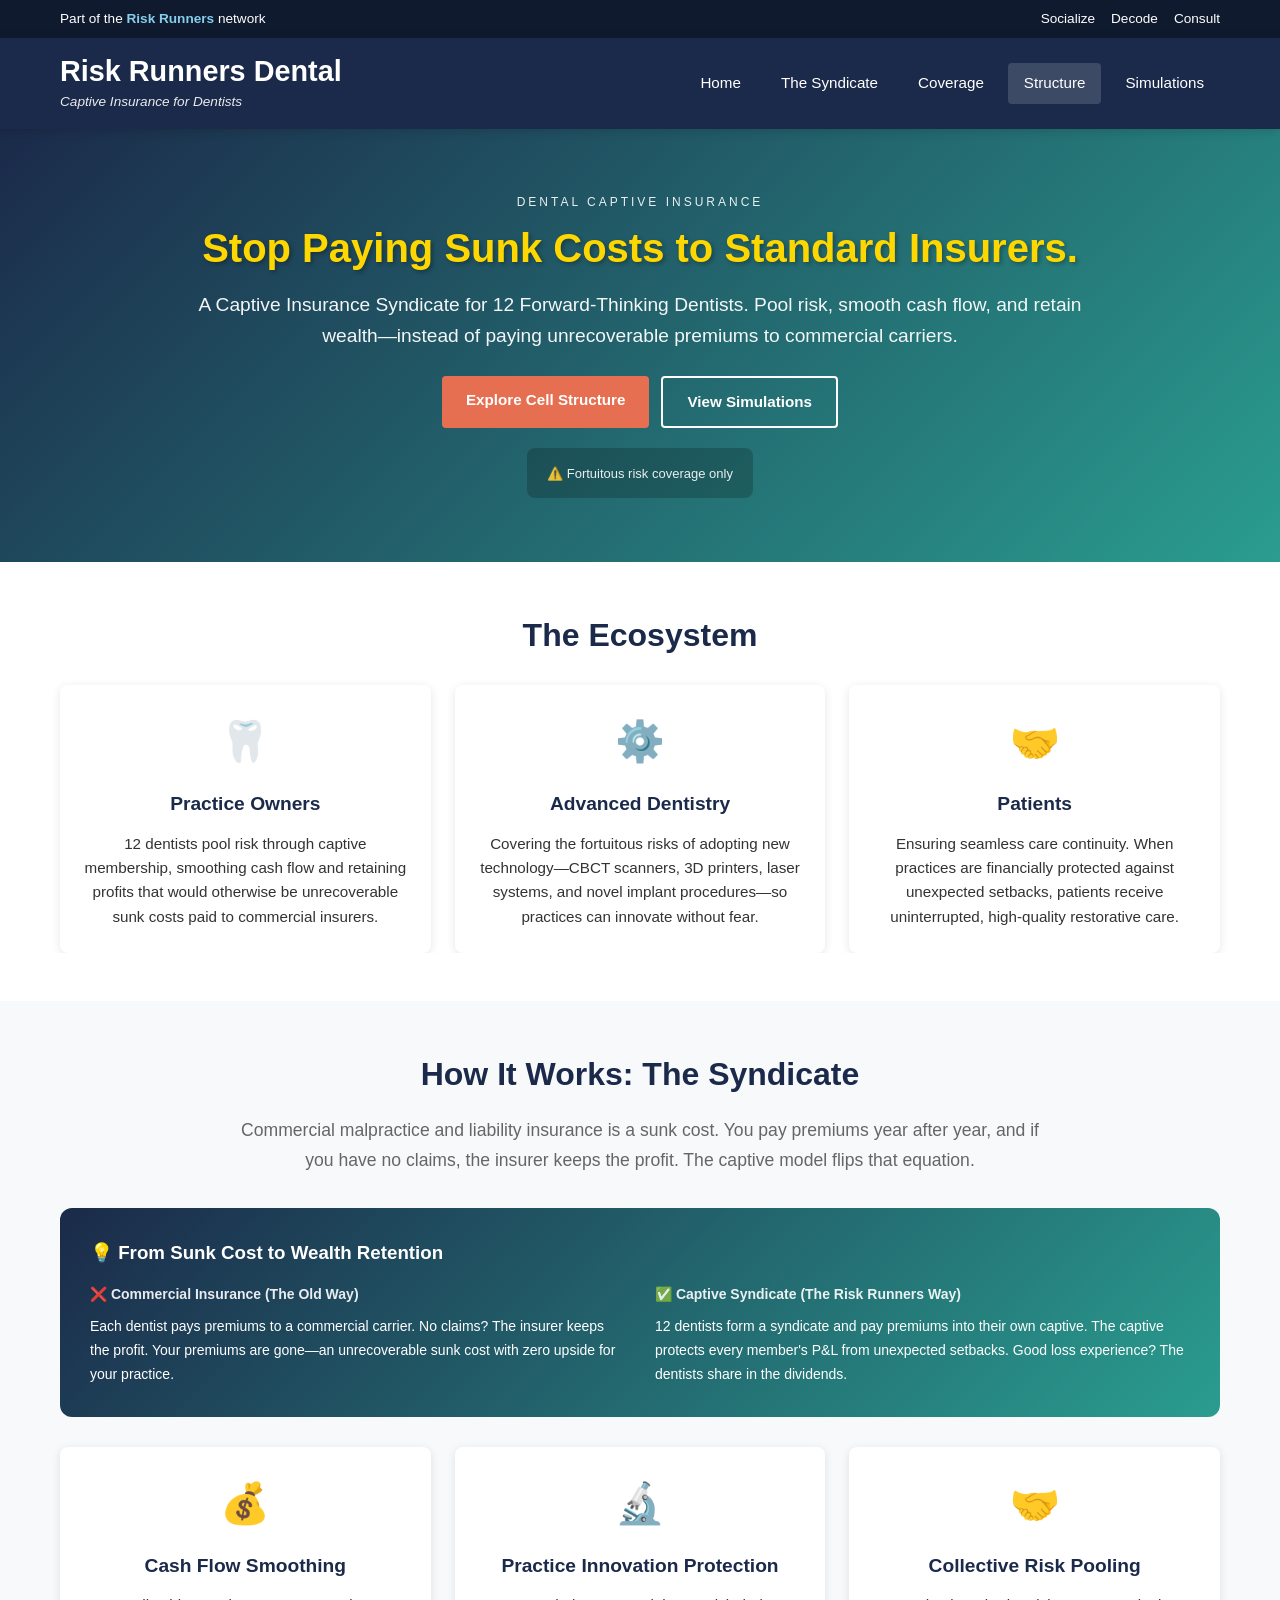
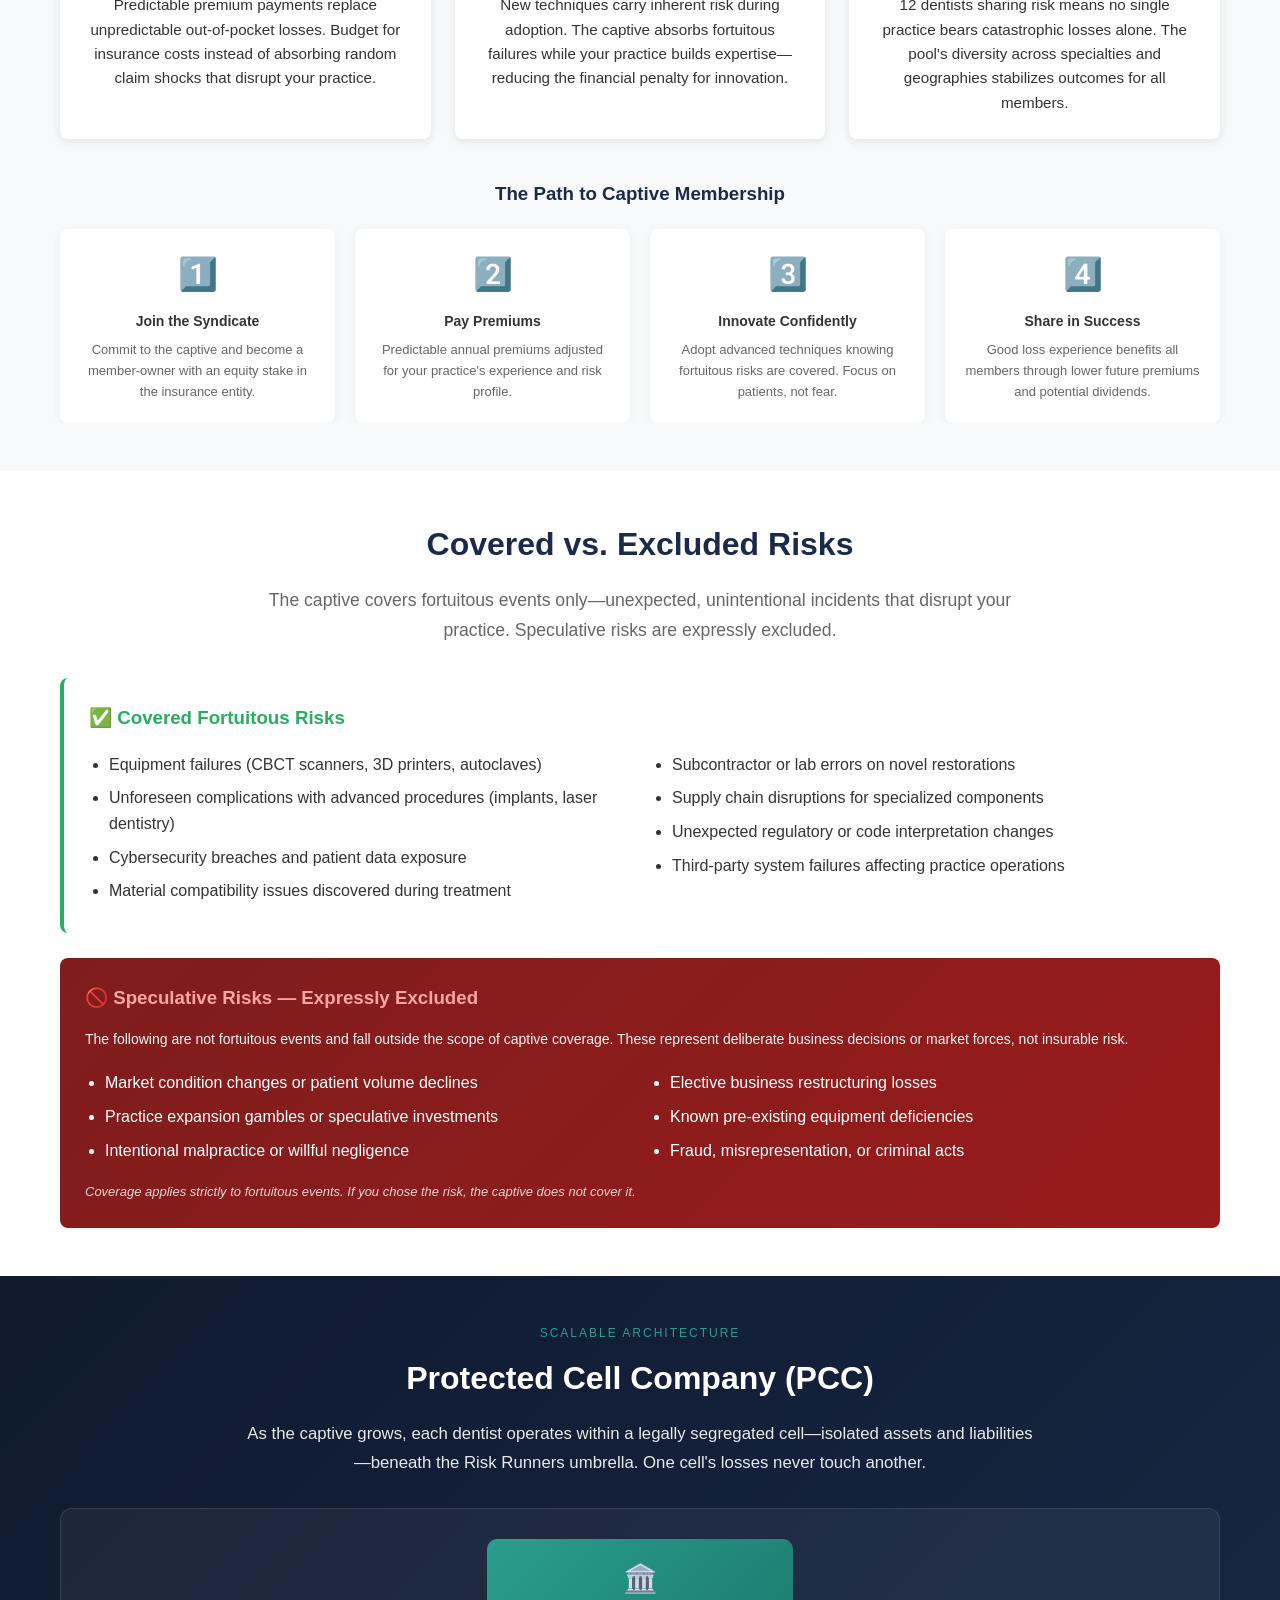
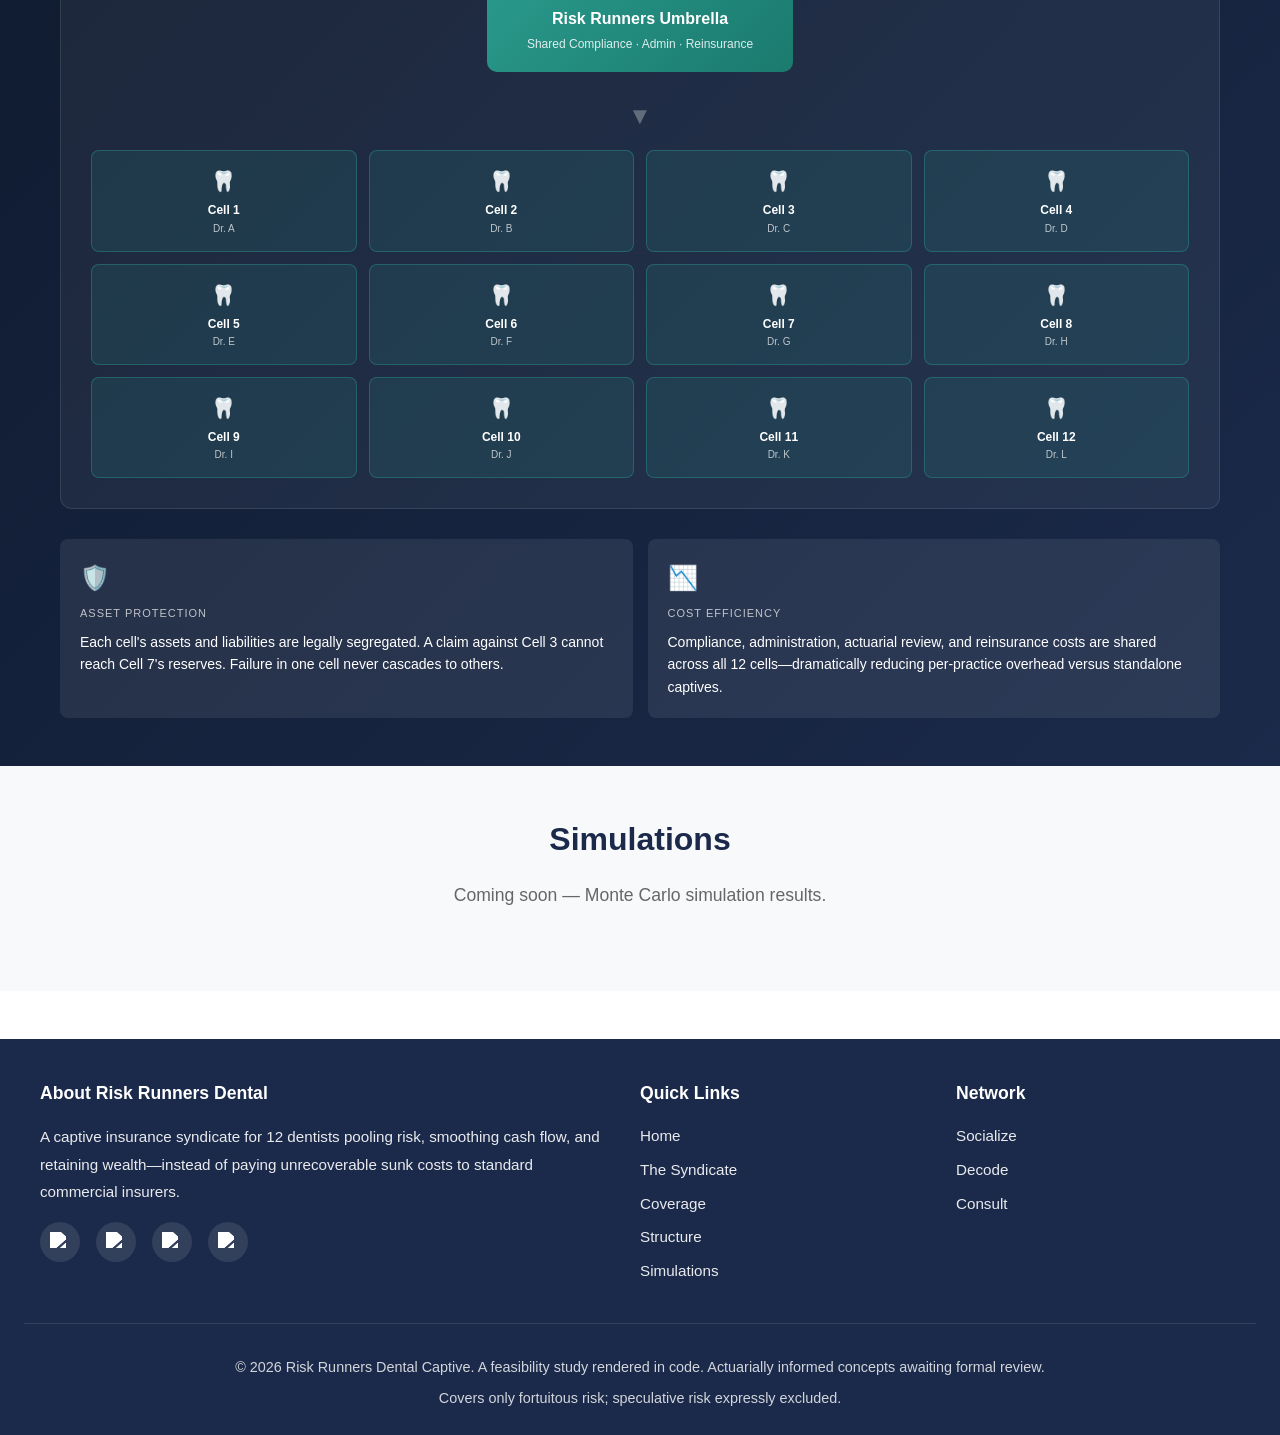
==== docs/index.html @ f95505a6 "Add dental captive site: layout, nav, hero, ecosystem, syndicate, coverage, PCC structure, footer, a" ====
<!DOCTYPE html>
<html lang="en">
<head>
    <meta charset="UTF-8">
    <meta name="viewport" content="width=device-width, initial-scale=1.0">
    <meta http-equiv="Cache-Control" content="no-cache, no-store, must-revalidate">
    <meta http-equiv="Pragma" content="no-cache">
    <meta http-equiv="Expires" content="0">
    <title>Risk Runners Dental Captive | Captive Insurance for Dentists</title>

    <!-- Favicon and Apple Touch Icons -->
    <link rel="icon" type="image/png" href="assets/dental-captive-logo.png">
    <link rel="apple-touch-icon" href="assets/dental-captive-logo.png">
    <link rel="apple-touch-icon" sizes="152x152" href="assets/dental-captive-logo.png">
    <link rel="apple-touch-icon" sizes="180x180" href="assets/dental-captive-logo.png">
    <link rel="apple-touch-icon" sizes="167x167" href="assets/dental-captive-logo.png">

    <!-- Open Graph Meta Tags -->
    <meta property="og:title" content="Risk Runners Dental Captive">
    <meta property="og:description" content="A captive insurance syndicate for 12 forward-thinking dentists. Pool risk, smooth cash flow, and retain wealth through collective captive ownership.">
    <meta property="og:image" content="https://dental.riskrunners.com/assets/dental-captive-logo.png">
    <meta property="og:image:width" content="1200">
    <meta property="og:image:height" content="630">
    <meta property="og:url" content="https://dental.riskrunners.com/">
    <meta property="og:type" content="website">
    <meta property="og:site_name" content="Risk Runners Dental Captive">

    <!-- Twitter Card Meta Tags -->
    <meta name="twitter:card" content="summary_large_image">
    <meta name="twitter:title" content="Risk Runners Dental Captive">
    <meta name="twitter:description" content="A captive insurance syndicate for 12 forward-thinking dentists. Pool risk, smooth cash flow, and retain wealth.">
    <meta name="twitter:image" content="https://dental.riskrunners.com/assets/dental-captive-logo.png">

    <link rel="stylesheet" href="assets/style.css">
</head>
<body>
    <!-- Top Brand Bar -->
    <div class="brand-bar">
        <div class="container">
            <div>Part of the <a href="https://www.riskrunners.com" target="_blank"><strong>Risk Runners</strong></a> network</div>
            <div class="brand-links">
                <a href="https://jefferson.cloud" target="_blank">Socialize</a>
                <a href="https://richards.systems" target="_blank">Decode</a>
                <a href="https://richards.plus" target="_blank">Consult</a>
            </div>
        </div>
    </div>

    <header>
        <nav>
            <div class="logo">
                <h1><a href="index.html">Risk Runners Dental</a></h1>
                <p class="tagline">Captive Insurance for Dentists</p>
            </div>
            <button class="hamburger" aria-label="Toggle navigation menu" aria-expanded="false">
                <span></span>
                <span></span>
                <span></span>
            </button>
            <ul class="nav-links">
                <li><a href="index.html" class="active">Home</a></li>
                <li><a href="#syndicate">The Syndicate</a></li>
                <li><a href="#coverage">Coverage</a></li>
                <li><a href="#structure">Structure</a></li>
                <li><a href="#simulations">Simulations</a></li>
            </ul>
        </nav>
    </header>

    <main>
        <!-- Hero Section -->
        <section class="hero">
            <div class="hero-content">
                <div style="font-size: 12px; text-transform: uppercase; letter-spacing: 3px; margin-bottom: 10px; opacity: 0.9;">Dental Captive Insurance</div>
                <h2>Stop Paying Sunk Costs to Standard Insurers.</h2>
                <p class="lead">A Captive Insurance Syndicate for 12 Forward-Thinking Dentists. Pool risk, smooth cash flow, and retain wealth—instead of paying unrecoverable premiums to commercial carriers.</p>
                <div class="cta-buttons">
                    <a href="#structure" class="btn btn-primary">Explore Cell Structure</a>
                    <a href="#simulations" class="btn btn-secondary">View Simulations</a>
                </div>
                <div style="margin-top: 20px; padding: 12px 20px; background: rgba(0,0,0,0.2); border-radius: 8px; display: inline-block;">
                    <span style="font-size: 13px; opacity: 0.9;">⚠️ Fortuitous risk coverage only</span>
                </div>
            </div>
        </section>

        <!-- The Ecosystem -->
        <section class="overview">
            <div class="container">
                <h2>The Ecosystem</h2>
                <div class="grid-3">
                    <div class="card">
                        <div class="card-icon">🦷</div>
                        <h3>Practice Owners</h3>
                        <p>12 dentists pool risk through captive membership, smoothing cash flow and retaining profits that would otherwise be unrecoverable sunk costs paid to commercial insurers.</p>
                    </div>
                    <div class="card">
                        <div class="card-icon">⚙️</div>
                        <h3>Advanced Dentistry</h3>
                        <p>Covering the fortuitous risks of adopting new technology—CBCT scanners, 3D printers, laser systems, and novel implant procedures—so practices can innovate without fear.</p>
                    </div>
                    <div class="card">
                        <div class="card-icon">🤝</div>
                        <h3>Patients</h3>
                        <p>Ensuring seamless care continuity. When practices are financially protected against unexpected setbacks, patients receive uninterrupted, high-quality restorative care.</p>
                    </div>
                </div>
            </div>
        </section>

        <!-- How It Works / The Syndicate Analogy -->
        <section id="syndicate" class="overview" style="background: #f8f9fa;">
            <div class="container">
                <h2>How It Works: The Syndicate</h2>
                <p class="section-intro">Commercial malpractice and liability insurance is a sunk cost. You pay premiums year after year, and if you have no claims, the insurer keeps the profit. The captive model flips that equation.</p>

                <!-- Analogy Comparison -->
                <div style="background: linear-gradient(135deg, #1B2A4A 0%, #2A9D8F 100%); color: white; padding: 30px; border-radius: 12px; margin: 30px 0;">
                    <h3 style="color: white; margin-bottom: 15px;">💡 From Sunk Cost to Wealth Retention</h3>
                    <div style="display: grid; grid-template-columns: 1fr 1fr; gap: 30px;">
                        <div>
                            <h4 style="color: rgba(255,255,255,0.9); font-size: 14px; margin-bottom: 10px;">❌ Commercial Insurance (The Old Way)</h4>
                            <p style="font-size: 14px; line-height: 1.7;">Each dentist pays premiums to a commercial carrier. No claims? The insurer keeps the profit. Your premiums are gone—an unrecoverable sunk cost with zero upside for your practice.</p>
                        </div>
                        <div>
                            <h4 style="color: rgba(255,255,255,0.9); font-size: 14px; margin-bottom: 10px;">✅ Captive Syndicate (The Risk Runners Way)</h4>
                            <p style="font-size: 14px; line-height: 1.7;">12 dentists form a syndicate and pay premiums into their own captive. The captive protects every member's P&L from unexpected setbacks. Good loss experience? The dentists share in the dividends.</p>
                        </div>
                    </div>
                </div>

                <!-- Benefits Grid -->
                <div class="grid-3" style="margin-top: 30px;">
                    <div class="card">
                        <div class="card-icon">💰</div>
                        <h3>Cash Flow Smoothing</h3>
                        <p>Predictable premium payments replace unpredictable out-of-pocket losses. Budget for insurance costs instead of absorbing random claim shocks that disrupt your practice.</p>
                    </div>
                    <div class="card">
                        <div class="card-icon">🔬</div>
                        <h3>Practice Innovation Protection</h3>
                        <p>New techniques carry inherent risk during adoption. The captive absorbs fortuitous failures while your practice builds expertise—reducing the financial penalty for innovation.</p>
                    </div>
                    <div class="card">
                        <div class="card-icon">🤝</div>
                        <h3>Collective Risk Pooling</h3>
                        <p>12 dentists sharing risk means no single practice bears catastrophic losses alone. The pool's diversity across specialties and geographies stabilizes outcomes for all members.</p>
                    </div>
                </div>

                <!-- How It Works Steps -->
                <div style="margin-top: 40px;">
                    <h3 style="text-align: center; color: #1B2A4A; margin-bottom: 20px;">The Path to Captive Membership</h3>
                    <div style="display: grid; grid-template-columns: repeat(4, 1fr); gap: 20px;">
                        <div style="text-align: center; padding: 20px; background: white; border-radius: 8px; box-shadow: 0 2px 10px rgba(0,0,0,0.05);">
                            <div style="font-size: 32px; margin-bottom: 10px;">1️⃣</div>
                            <h4 style="font-size: 14px; margin-bottom: 8px;">Join the Syndicate</h4>
                            <p style="font-size: 13px; color: #666;">Commit to the captive and become a member-owner with an equity stake in the insurance entity.</p>
                        </div>
                        <div style="text-align: center; padding: 20px; background: white; border-radius: 8px; box-shadow: 0 2px 10px rgba(0,0,0,0.05);">
                            <div style="font-size: 32px; margin-bottom: 10px;">2️⃣</div>
                            <h4 style="font-size: 14px; margin-bottom: 8px;">Pay Premiums</h4>
                            <p style="font-size: 13px; color: #666;">Predictable annual premiums adjusted for your practice's experience and risk profile.</p>
                        </div>
                        <div style="text-align: center; padding: 20px; background: white; border-radius: 8px; box-shadow: 0 2px 10px rgba(0,0,0,0.05);">
                            <div style="font-size: 32px; margin-bottom: 10px;">3️⃣</div>
                            <h4 style="font-size: 14px; margin-bottom: 8px;">Innovate Confidently</h4>
                            <p style="font-size: 13px; color: #666;">Adopt advanced techniques knowing fortuitous risks are covered. Focus on patients, not fear.</p>
                        </div>
                        <div style="text-align: center; padding: 20px; background: white; border-radius: 8px; box-shadow: 0 2px 10px rgba(0,0,0,0.05);">
                            <div style="font-size: 32px; margin-bottom: 10px;">4️⃣</div>
                            <h4 style="font-size: 14px; margin-bottom: 8px;">Share in Success</h4>
                            <p style="font-size: 13px; color: #666;">Good loss experience benefits all members through lower future premiums and potential dividends.</p>
                        </div>
                    </div>
                </div>
            </div>
        </section>

        <!-- Covered vs. Excluded Risks -->
        <section id="coverage" class="overview">
            <div class="container">
                <h2>Covered vs. Excluded Risks</h2>
                <p class="section-intro">The captive covers fortuitous events only—unexpected, unintentional incidents that disrupt your practice. Speculative risks are expressly excluded.</p>

                <!-- Covered Risks -->
                <div style="padding: 25px; background: white; border-radius: 8px; border-left: 4px solid #27AE60; margin-bottom: 25px;">
                    <h3 style="margin-bottom: 15px; color: #27AE60;">✅ Covered Fortuitous Risks</h3>
                    <div style="display: grid; grid-template-columns: 1fr 1fr; gap: 20px;">
                        <ul style="margin: 0; padding-left: 20px;">
                            <li style="padding: 4px 0;">Equipment failures (CBCT scanners, 3D printers, autoclaves)</li>
                            <li style="padding: 4px 0;">Unforeseen complications with advanced procedures (implants, laser dentistry)</li>
                            <li style="padding: 4px 0;">Cybersecurity breaches and patient data exposure</li>
                            <li style="padding: 4px 0;">Material compatibility issues discovered during treatment</li>
                        </ul>
                        <ul style="margin: 0; padding-left: 20px;">
                            <li style="padding: 4px 0;">Subcontractor or lab errors on novel restorations</li>
                            <li style="padding: 4px 0;">Supply chain disruptions for specialized components</li>
                            <li style="padding: 4px 0;">Unexpected regulatory or code interpretation changes</li>
                            <li style="padding: 4px 0;">Third-party system failures affecting practice operations</li>
                        </ul>
                    </div>
                </div>

                <!-- Excluded Risks — Prominent Block -->
                <div style="padding: 25px; background: linear-gradient(135deg, #7f1d1d 0%, #991b1b 100%); border-radius: 8px; color: white;">
                    <h3 style="color: #fca5a5; margin-bottom: 15px;">🚫 Speculative Risks — Expressly Excluded</h3>
                    <p style="font-size: 14px; line-height: 1.7; margin-bottom: 15px; opacity: 0.95;">The following are not fortuitous events and fall outside the scope of captive coverage. These represent deliberate business decisions or market forces, not insurable risk.</p>
                    <div style="display: grid; grid-template-columns: 1fr 1fr; gap: 20px;">
                        <ul style="margin: 0; padding-left: 20px;">
                            <li style="padding: 4px 0;">Market condition changes or patient volume declines</li>
                            <li style="padding: 4px 0;">Practice expansion gambles or speculative investments</li>
                            <li style="padding: 4px 0;">Intentional malpractice or willful negligence</li>
                        </ul>
                        <ul style="margin: 0; padding-left: 20px;">
                            <li style="padding: 4px 0;">Elective business restructuring losses</li>
                            <li style="padding: 4px 0;">Known pre-existing equipment deficiencies</li>
                            <li style="padding: 4px 0;">Fraud, misrepresentation, or criminal acts</li>
                        </ul>
                    </div>
                    <p style="margin-top: 15px; font-size: 13px; opacity: 0.8; font-style: italic;">Coverage applies strictly to fortuitous events. If you chose the risk, the captive does not cover it.</p>
                </div>
            </div>
        </section>

        <!-- Protected Cell Company Architecture -->
        <section id="structure" class="overview" style="background: linear-gradient(135deg, #0F1A2E 0%, #1B2A4A 100%);">
            <div class="container">
                <div style="text-align: center; color: white; margin-bottom: 30px;">
                    <div style="font-size: 12px; text-transform: uppercase; letter-spacing: 2px; color: #2A9D8F; margin-bottom: 10px;">Scalable Architecture</div>
                    <h2 style="color: white;">Protected Cell Company (PCC)</h2>
                    <p style="max-width: 800px; margin: 15px auto 0; font-size: 1.05rem; opacity: 0.9; line-height: 1.7;">As the captive grows, each dentist operates within a legally segregated cell—isolated assets and liabilities—beneath the Risk Runners umbrella. One cell's losses never touch another.</p>
                </div>

                <!-- PCC Visual Diagram -->
                <div style="background: rgba(255,255,255,0.05); border: 1px solid rgba(255,255,255,0.1); border-radius: 12px; padding: 30px; margin-bottom: 30px;">
                    <!-- Umbrella -->
                    <div style="text-align: center; margin-bottom: 25px;">
                        <div style="display: inline-block; background: linear-gradient(135deg, #2A9D8F, #1B7A6E); padding: 18px 40px; border-radius: 10px; color: white;">
                            <div style="font-size: 28px;">🏛️</div>
                            <div style="font-size: 16px; font-weight: 700; margin-top: 5px;">Risk Runners Umbrella</div>
                            <div style="font-size: 12px; opacity: 0.85; margin-top: 3px;">Shared Compliance · Admin · Reinsurance</div>
                        </div>
                    </div>
                    <!-- Connector -->
                    <div style="text-align: center; color: rgba(255,255,255,0.3); font-size: 24px; margin-bottom: 15px;">▼</div>
                    <!-- Cell Grid — 4x3 for 12 dentists -->
                    <div style="display: grid; grid-template-columns: repeat(4, 1fr); gap: 12px;">
                        <div style="background: rgba(42,157,143,0.15); border: 1px solid rgba(42,157,143,0.4); border-radius: 8px; padding: 14px 10px; text-align: center; color: white;">
                            <div style="font-size: 20px;">🦷</div>
                            <div style="font-size: 12px; font-weight: 600; margin-top: 4px;">Cell 1</div>
                            <div style="font-size: 10px; opacity: 0.7;">Dr. A</div>
                        </div>
                        <div style="background: rgba(42,157,143,0.15); border: 1px solid rgba(42,157,143,0.4); border-radius: 8px; padding: 14px 10px; text-align: center; color: white;">
                            <div style="font-size: 20px;">🦷</div>
                            <div style="font-size: 12px; font-weight: 600; margin-top: 4px;">Cell 2</div>
                            <div style="font-size: 10px; opacity: 0.7;">Dr. B</div>
                        </div>
                        <div style="background: rgba(42,157,143,0.15); border: 1px solid rgba(42,157,143,0.4); border-radius: 8px; padding: 14px 10px; text-align: center; color: white;">
                            <div style="font-size: 20px;">🦷</div>
                            <div style="font-size: 12px; font-weight: 600; margin-top: 4px;">Cell 3</div>
                            <div style="font-size: 10px; opacity: 0.7;">Dr. C</div>
                        </div>
                        <div style="background: rgba(42,157,143,0.15); border: 1px solid rgba(42,157,143,0.4); border-radius: 8px; padding: 14px 10px; text-align: center; color: white;">
                            <div style="font-size: 20px;">🦷</div>
                            <div style="font-size: 12px; font-weight: 600; margin-top: 4px;">Cell 4</div>
                            <div style="font-size: 10px; opacity: 0.7;">Dr. D</div>
                        </div>
                        <div style="background: rgba(42,157,143,0.15); border: 1px solid rgba(42,157,143,0.4); border-radius: 8px; padding: 14px 10px; text-align: center; color: white;">
                            <div style="font-size: 20px;">🦷</div>
                            <div style="font-size: 12px; font-weight: 600; margin-top: 4px;">Cell 5</div>
                            <div style="font-size: 10px; opacity: 0.7;">Dr. E</div>
                        </div>
                        <div style="background: rgba(42,157,143,0.15); border: 1px solid rgba(42,157,143,0.4); border-radius: 8px; padding: 14px 10px; text-align: center; color: white;">
                            <div style="font-size: 20px;">🦷</div>
                            <div style="font-size: 12px; font-weight: 600; margin-top: 4px;">Cell 6</div>
                            <div style="font-size: 10px; opacity: 0.7;">Dr. F</div>
                        </div>
                        <div style="background: rgba(42,157,143,0.15); border: 1px solid rgba(42,157,143,0.4); border-radius: 8px; padding: 14px 10px; text-align: center; color: white;">
                            <div style="font-size: 20px;">🦷</div>
                            <div style="font-size: 12px; font-weight: 600; margin-top: 4px;">Cell 7</div>
                            <div style="font-size: 10px; opacity: 0.7;">Dr. G</div>
                        </div>
                        <div style="background: rgba(42,157,143,0.15); border: 1px solid rgba(42,157,143,0.4); border-radius: 8px; padding: 14px 10px; text-align: center; color: white;">
                            <div style="font-size: 20px;">🦷</div>
                            <div style="font-size: 12px; font-weight: 600; margin-top: 4px;">Cell 8</div>
                            <div style="font-size: 10px; opacity: 0.7;">Dr. H</div>
                        </div>
                        <div style="background: rgba(42,157,143,0.15); border: 1px solid rgba(42,157,143,0.4); border-radius: 8px; padding: 14px 10px; text-align: center; color: white;">
                            <div style="font-size: 20px;">🦷</div>
                            <div style="font-size: 12px; font-weight: 600; margin-top: 4px;">Cell 9</div>
                            <div style="font-size: 10px; opacity: 0.7;">Dr. I</div>
                        </div>
                        <div style="background: rgba(42,157,143,0.15); border: 1px solid rgba(42,157,143,0.4); border-radius: 8px; padding: 14px 10px; text-align: center; color: white;">
                            <div style="font-size: 20px;">🦷</div>
                            <div style="font-size: 12px; font-weight: 600; margin-top: 4px;">Cell 10</div>
                            <div style="font-size: 10px; opacity: 0.7;">Dr. J</div>
                        </div>
                        <div style="background: rgba(42,157,143,0.15); border: 1px solid rgba(42,157,143,0.4); border-radius: 8px; padding: 14px 10px; text-align: center; color: white;">
                            <div style="font-size: 20px;">🦷</div>
                            <div style="font-size: 12px; font-weight: 600; margin-top: 4px;">Cell 11</div>
                            <div style="font-size: 10px; opacity: 0.7;">Dr. K</div>
                        </div>
                        <div style="background: rgba(42,157,143,0.15); border: 1px solid rgba(42,157,143,0.4); border-radius: 8px; padding: 14px 10px; text-align: center; color: white;">
                            <div style="font-size: 20px;">🦷</div>
                            <div style="font-size: 12px; font-weight: 600; margin-top: 4px;">Cell 12</div>
                            <div style="font-size: 10px; opacity: 0.7;">Dr. L</div>
                        </div>
                    </div>
                </div>

                <!-- Key Benefits -->
                <div style="display: grid; grid-template-columns: 1fr 1fr; gap: 15px;">
                    <div style="background: rgba(255,255,255,0.08); padding: 20px; border-radius: 8px; color: white;">
                        <div style="font-size: 24px; margin-bottom: 8px;">🛡️</div>
                        <div style="font-size: 11px; text-transform: uppercase; opacity: 0.7; letter-spacing: 1px;">Asset Protection</div>
                        <div style="font-size: 14px; margin-top: 8px; line-height: 1.6;">Each cell's assets and liabilities are legally segregated. A claim against Cell 3 cannot reach Cell 7's reserves. Failure in one cell never cascades to others.</div>
                    </div>
                    <div style="background: rgba(255,255,255,0.08); padding: 20px; border-radius: 8px; color: white;">
                        <div style="font-size: 24px; margin-bottom: 8px;">📉</div>
                        <div style="font-size: 11px; text-transform: uppercase; opacity: 0.7; letter-spacing: 1px;">Cost Efficiency</div>
                        <div style="font-size: 14px; margin-top: 8px; line-height: 1.6;">Compliance, administration, actuarial review, and reinsurance costs are shared across all 12 cells—dramatically reducing per-practice overhead versus standalone captives.</div>
                    </div>
                </div>
            </div>
        </section>

        <section id="simulations" class="overview" style="background: #f8f9fa;">
            <div class="container">
                <h2>Simulations</h2>
                <p class="section-intro">Coming soon — Monte Carlo simulation results.</p>
            </div>
        </section>
    </main>

    <footer>
        <div class="footer-content">
            <div class="footer-section">
                <h3>About Risk Runners Dental</h3>
                <p>A captive insurance syndicate for 12 dentists pooling risk, smoothing cash flow, and retaining wealth—instead of paying unrecoverable sunk costs to standard commercial insurers.</p>
                <div class="social-links">
                    <a href="https://www.instagram.com/richards.plus/" target="_blank" title="Instagram">
                        <img src="https://cdn.simpleicons.org/instagram/white" alt="Instagram">
                    </a>
                    <a href="https://www.linkedin.com/in/jefferson-richards/" target="_blank" title="LinkedIn">
                        <img src="https://cdn.simpleicons.org/linkedin/white" alt="LinkedIn">
                    </a>
                    <a href="https://github.com/jeffy893" target="_blank" title="GitHub">
                        <img src="https://cdn.simpleicons.org/github/white" alt="GitHub">
                    </a>
                    <a href="https://x.com/perrydime" target="_blank" title="X">
                        <img src="https://cdn.simpleicons.org/x/white" alt="X">
                    </a>
                </div>
            </div>

            <div class="footer-section">
                <h3>Quick Links</h3>
                <ul class="footer-links">
                    <li><a href="index.html">Home</a></li>
                    <li><a href="#syndicate">The Syndicate</a></li>
                    <li><a href="#coverage">Coverage</a></li>
                    <li><a href="#structure">Structure</a></li>
                    <li><a href="#simulations">Simulations</a></li>
                </ul>
            </div>

            <div class="footer-section">
                <h3>Network</h3>
                <ul class="footer-links">
                    <li><a href="https://jefferson.cloud" target="_blank">Socialize</a></li>
                    <li><a href="https://richards.systems" target="_blank">Decode</a></li>
                    <li><a href="https://richards.plus" target="_blank">Consult</a></li>
                </ul>
            </div>
        </div>

        <div class="footer-bottom">
            <div class="container">
                <p>&copy; 2026 Risk Runners Dental Captive. A feasibility study rendered in code. Actuarially informed concepts awaiting formal review.</p>
                <p class="disclaimer">Covers only fortuitous risk; speculative risk expressly excluded.</p>
            </div>
        </div>
    </footer>

    <script src="assets/app.js"></script>
</body>
</html>
---- docs/assets/style.css ----
/* Risk Runners Dental Captive - Professional Stylesheet */
/* Mobile-First, Responsive Design */

:root {
    --primary-color: #1B2A4A;
    --secondary-color: #2A9D8F;
    --accent-color: #E76F51;
    --success-color: #27AE60;
    --text-color: #333;
    --light-bg: #F0F4F8;
    --white: #FFFFFF;
    --shadow: 0 2px 10px rgba(0,0,0,0.1);
    --slate: #64748B;
}

* {
    margin: 0;
    padding: 0;
    box-sizing: border-box;
}

html {
    scroll-behavior: smooth;
    scroll-padding-top: 80px;
}

body {
    font-family: 'Segoe UI', Tahoma, Geneva, Verdana, sans-serif;
    line-height: 1.6;
    color: var(--text-color);
    background-color: var(--white);
    overflow-x: hidden;
    width: 100%;
    min-height: 100vh;
}

.container {
    max-width: 1200px;
    margin: 0 auto;
    padding: 0 20px;
    width: 100%;
}

/* ==================== TOP BRAND BAR ==================== */
.brand-bar {
    background-color: #0F1A2E;
    color: var(--white);
    padding: 8px 0;
    font-size: 0.85rem;
    width: 100%;
}

.brand-bar .container {
    display: flex;
    justify-content: space-between;
    align-items: center;
    flex-wrap: wrap;
    gap: 8px;
}

.brand-bar a {
    color: #87CEEB;
    text-decoration: none;
    transition: color 0.3s;
}

.brand-bar a:hover {
    color: #ADD8E6;
    text-decoration: underline;
}

.brand-links {
    display: flex;
    gap: 1rem;
    flex-wrap: wrap;
}

.brand-links a {
    color: var(--white);
    text-decoration: none;
    transition: color 0.3s;
    white-space: nowrap;
}

.brand-links a:hover {
    color: var(--secondary-color);
}

/* ==================== HEADER & NAVIGATION ==================== */
header {
    background-color: var(--primary-color);
    color: var(--white);
    box-shadow: 0 2px 10px rgba(0,0,0,0.15);
    position: sticky;
    top: 0;
    z-index: 1000;
    width: 100%;
}

nav {
    max-width: 1200px;
    margin: 0 auto;
    padding: 1rem 20px;
    display: flex;
    justify-content: space-between;
    align-items: center;
    gap: 1rem;
    position: relative;
}

.logo {
    flex-shrink: 0;
}

.logo h1 {
    font-size: 1.5rem;
    margin-bottom: 0.2rem;
    line-height: 1.2;
}

.logo h1 a {
    color: var(--white);
    text-decoration: none;
}

.tagline {
    font-size: 0.85rem;
    opacity: 0.9;
    font-style: italic;
}

.nav-links {
    display: flex;
    list-style: none;
    gap: 0.5rem;
    flex-wrap: wrap;
    justify-content: center;
    margin: 0;
    padding: 0;
}

.nav-links li {
    margin: 0;
}

.nav-links a {
    color: var(--white);
    text-decoration: none;
    font-weight: 500;
    transition: all 0.3s;
    padding: 0.5rem 0.75rem;
    border-radius: 4px;
    display: block;
    white-space: nowrap;
    font-size: 0.9rem;
}

.nav-links a:hover,
.nav-links a.active {
    background-color: rgba(255,255,255,0.15);
}

/* ==================== HAMBURGER MENU ==================== */
.hamburger {
    display: none;
    flex-direction: column;
    cursor: pointer;
    gap: 5px;
    padding: 5px;
    background: none;
    border: none;
    z-index: 1001;
}

.hamburger span {
    display: block;
    width: 25px;
    height: 3px;
    background-color: var(--white);
    border-radius: 3px;
    transition: all 0.3s ease;
}

.hamburger.active span:nth-child(1) {
    transform: rotate(45deg) translate(5px, 6px);
}

.hamburger.active span:nth-child(2) {
    opacity: 0;
}

.hamburger.active span:nth-child(3) {
    transform: rotate(-45deg) translate(5px, -6px);
}

/* ==================== HERO SECTION ==================== */
.hero {
    background: linear-gradient(135deg, var(--primary-color) 0%, var(--secondary-color) 100%);
    color: var(--white);
    padding: 3rem 1.5rem;
    text-align: center;
    width: 100%;
}

.hero-content {
    max-width: 900px;
    margin: 0 auto;
}

.hero h2 {
    font-size: clamp(1.5rem, 5vw, 2.5rem);
    margin-bottom: 1rem;
    color: #FFD700;
    text-shadow: 2px 2px 4px rgba(0,0,0,0.3);
    line-height: 1.3;
}

.lead {
    font-size: clamp(1rem, 3vw, 1.2rem);
    margin-bottom: 1.5rem;
    opacity: 0.95;
    line-height: 1.6;
}

/* ==================== BUTTONS ==================== */
.cta-buttons {
    display: flex;
    flex-wrap: wrap;
    justify-content: center;
    gap: 0.75rem;
}

.btn {
    display: inline-block;
    padding: 0.75rem 1.5rem;
    border-radius: 4px;
    text-decoration: none;
    font-weight: 600;
    transition: all 0.3s;
    text-align: center;
    white-space: nowrap;
    font-size: 0.95rem;
}

.btn-primary {
    background-color: var(--accent-color);
    color: var(--white);
}

.btn-primary:hover {
    background-color: #D4533B;
    transform: translateY(-2px);
    box-shadow: 0 4px 12px rgba(0,0,0,0.2);
}

.btn-secondary {
    background-color: transparent;
    color: var(--white);
    border: 2px solid var(--white);
}

.btn-secondary:hover {
    background-color: var(--white);
    color: var(--primary-color);
}

/* ==================== SECTIONS ==================== */
.overview {
    padding: 3rem 1.5rem;
    width: 100%;
    overflow-x: hidden;
}

section {
    padding: 3rem 1.5rem;
    width: 100%;
    overflow-x: hidden;
}

section h2 {
    font-size: clamp(1.5rem, 4vw, 2rem);
    margin-bottom: 1rem;
    color: var(--primary-color);
    text-align: center;
}

.section-intro {
    text-align: center;
    font-size: clamp(0.95rem, 2.5vw, 1.1rem);
    max-width: 800px;
    margin: 0 auto 2rem;
    color: #666;
    line-height: 1.7;
}

/* ==================== GRID LAYOUTS ==================== */
.grid-3 {
    display: grid;
    grid-template-columns: repeat(auto-fit, minmax(280px, 1fr));
    gap: 1.5rem;
    margin-top: 1.5rem;
}

/* ==================== CARDS ==================== */
.card {
    background: var(--white);
    padding: 1.5rem;
    border-radius: 8px;
    box-shadow: var(--shadow);
    text-align: center;
    transition: transform 0.3s;
}

.card:hover {
    transform: translateY(-5px);
    box-shadow: 0 4px 20px rgba(0,0,0,0.15);
}

.card-icon {
    font-size: 2.5rem;
    margin-bottom: 1rem;
}

.card h3 {
    color: var(--primary-color);
    margin-bottom: 0.75rem;
    font-size: 1.2rem;
}

.card p {
    font-size: 0.95rem;
    line-height: 1.6;
}

/* ==================== METRICS ==================== */
.key-metrics {
    background-color: var(--light-bg);
}

.metrics-grid {
    display: grid;
    grid-template-columns: repeat(auto-fit, minmax(150px, 1fr));
    gap: 1.5rem;
    margin-top: 1.5rem;
}

.metric {
    background: var(--white);
    padding: 1.5rem 1rem;
    border-radius: 8px;
    text-align: center;
    box-shadow: var(--shadow);
}

.metric-value {
    font-size: clamp(1.8rem, 5vw, 2.5rem);
    font-weight: bold;
    color: var(--secondary-color);
    margin-bottom: 0.5rem;
}

.metric-label {
    font-size: 0.9rem;
    color: #666;
}

/* ==================== RISK CARDS ==================== */
.risk-card {
    background: var(--white);
    padding: 1.5rem;
    border-radius: 8px;
    box-shadow: var(--shadow);
    border-left: 4px solid var(--secondary-color);
}

.risk-card h3 {
    color: var(--primary-color);
    margin-bottom: 1rem;
    font-size: 1.2rem;
}

.risk-card ul {
    list-style-position: inside;
    margin-bottom: 1rem;
    padding-left: 0;
}

.risk-card li {
    padding: 0.3rem 0;
    font-size: 0.95rem;
}

.risk-stat {
    background-color: var(--secondary-color);
    color: var(--white);
    padding: 0.5rem 1rem;
    border-radius: 4px;
    text-align: center;
    font-weight: bold;
    margin-top: 1rem;
    font-size: 0.9rem;
}

/* ==================== CTA SECTION ==================== */
.cta-section {
    background: linear-gradient(135deg, var(--secondary-color) 0%, var(--primary-color) 100%);
    color: var(--white);
    text-align: center;
}

.cta-section h2 {
    color: var(--white);
}

/* ==================== FOOTER ==================== */
footer {
    background-color: var(--primary-color);
    color: var(--white);
    padding: 2.5rem 1.5rem 1rem;
    margin-top: 3rem;
    width: 100%;
}

.footer-content {
    max-width: 1200px;
    margin: 0 auto;
    display: grid;
    grid-template-columns: 1fr;
    gap: 2rem;
    margin-bottom: 2rem;
}

.footer-section h3 {
    color: var(--white);
    margin-bottom: 1rem;
    font-size: 1.1rem;
}

.footer-section p {
    line-height: 1.8;
    opacity: 0.9;
    font-size: 0.95rem;
}

.footer-links {
    list-style: none;
    padding: 0;
    margin: 0;
}

.footer-links li {
    margin-bottom: 0.5rem;
}

.footer-links a {
    color: var(--white);
    text-decoration: none;
    opacity: 0.9;
    transition: opacity 0.3s;
    font-size: 0.95rem;
}

.footer-links a:hover {
    opacity: 1;
    text-decoration: underline;
}

.social-links {
    display: flex;
    gap: 1rem;
    margin-top: 1rem;
    flex-wrap: wrap;
}

.social-links a {
    display: flex;
    width: 40px;
    height: 40px;
    background-color: rgba(255,255,255,0.1);
    border-radius: 50%;
    align-items: center;
    justify-content: center;
    transition: background-color 0.3s;
}

.social-links a:hover {
    background-color: rgba(255,255,255,0.2);
}

.social-links img {
    width: 20px;
    height: 20px;
    filter: brightness(0) invert(1);
}

.footer-bottom {
    border-top: 1px solid rgba(255,255,255,0.1);
    padding-top: 1.5rem;
    text-align: center;
}

.footer-bottom p {
    margin: 0.5rem 0;
    opacity: 0.8;
    font-size: 0.9rem;
}

.disclaimer {
    font-size: 0.85rem;
    opacity: 0.7;
    margin-top: 0.5rem;
    line-height: 1.6;
}

/* ==================== RESPONSIVE BREAKPOINTS ==================== */

/* Tablets and larger */
@media (min-width: 600px) {
    .footer-content {
        grid-template-columns: repeat(2, 1fr);
    }
}

/* Desktop */
@media (min-width: 900px) {
    nav {
        flex-wrap: nowrap;
    }

    .nav-links {
        flex-wrap: nowrap;
    }

    .footer-content {
        grid-template-columns: 2fr 1fr 1fr;
    }

    section {
        padding: 4rem 2rem;
    }

    .hero {
        padding: 4rem 2rem;
    }
}

/* Large Desktop */
@media (min-width: 1200px) {
    .logo h1 {
        font-size: 1.8rem;
    }

    .nav-links a {
        padding: 0.5rem 1rem;
        font-size: 0.95rem;
    }
}

/* ==================== MOBILE SPECIFIC ==================== */
@media (max-width: 768px) {
    .hamburger {
        display: flex;
    }

    .nav-links {
        display: none;
        position: absolute;
        top: 100%;
        left: 0;
        right: 0;
        background-color: var(--primary-color);
        flex-direction: column;
        padding: 1rem;
        box-shadow: 0 4px 12px rgba(0,0,0,0.2);
        gap: 0;
    }

    .nav-links.active {
        display: flex;
    }

    .nav-links a {
        padding: 0.75rem 1rem;
        font-size: 1rem;
        border-bottom: 1px solid rgba(255,255,255,0.1);
    }

    .nav-links li:last-child a {
        border-bottom: none;
    }

    /* Override inline grid layouts */
    [style*="grid-template-columns: repeat(4"] {
        grid-template-columns: repeat(2, 1fr) !important;
    }

    [style*="grid-template-columns: 1fr 1fr"] {
        grid-template-columns: 1fr !important;
    }

    [style*="grid-template-columns: 2fr 1fr"] {
        grid-template-columns: 1fr !important;
    }

    [style*="grid-template-columns: 1fr 2fr"] {
        grid-template-columns: 1fr !important;
    }

    [style*="padding: 40px"] {
        padding: 20px !important;
    }

    [style*="gap: 40px"] {
        gap: 20px !important;
    }

    [style*="gap: 30px"] {
        gap: 15px !important;
    }

    [style*="font-size: 80px"] {
        font-size: 48px !important;
    }
}

@media (max-width: 599px) {
    header {
        position: sticky;
        top: 0;
        z-index: 1000;
    }

    .brand-bar {
        padding: 6px 0;
        font-size: 0.75rem;
    }

    .brand-bar .container {
        flex-direction: column;
        text-align: center;
        gap: 4px;
    }

    .brand-links {
        gap: 0.75rem;
        justify-content: center;
    }

    nav {
        padding: 0.75rem 15px;
        gap: 0.75rem;
    }

    .logo h1 {
        font-size: 1.2rem;
    }

    .tagline {
        font-size: 0.75rem;
    }

    .hero {
        padding: 2rem 1rem;
    }

    .btn {
        padding: 0.6rem 1.2rem;
        font-size: 0.85rem;
    }

    .cta-buttons {
        flex-direction: column;
        align-items: center;
    }

    .cta-buttons .btn {
        width: 100%;
        max-width: 280px;
    }

    section {
        padding: 2rem 1rem;
    }

    section h2 {
        font-size: 1.3rem;
    }

    .card {
        padding: 1.25rem;
    }

    .card-icon {
        font-size: 2rem;
    }

    .metrics-grid {
        grid-template-columns: repeat(2, 1fr);
        gap: 1rem;
    }

    .metric-value {
        font-size: 1.5rem;
    }

    footer {
        padding: 2rem 1rem 1rem;
        margin-top: 2rem;
    }

    .footer-bottom p {
        font-size: 0.8rem;
    }

    .disclaimer {
        font-size: 0.75rem;
    }
}

@media (max-width: 480px) {
    [style*="grid-template-columns: repeat(2"] {
        grid-template-columns: 1fr !important;
    }

    [style*="grid-template-columns: repeat(3"] {
        grid-template-columns: 1fr !important;
    }
}

/* ==================== UTILITY ==================== */
img {
    max-width: 100%;
    height: auto;
}

* {
    max-width: 100vw;
}

section, .container, main, header, footer, nav {
    overflow-x: hidden;
}
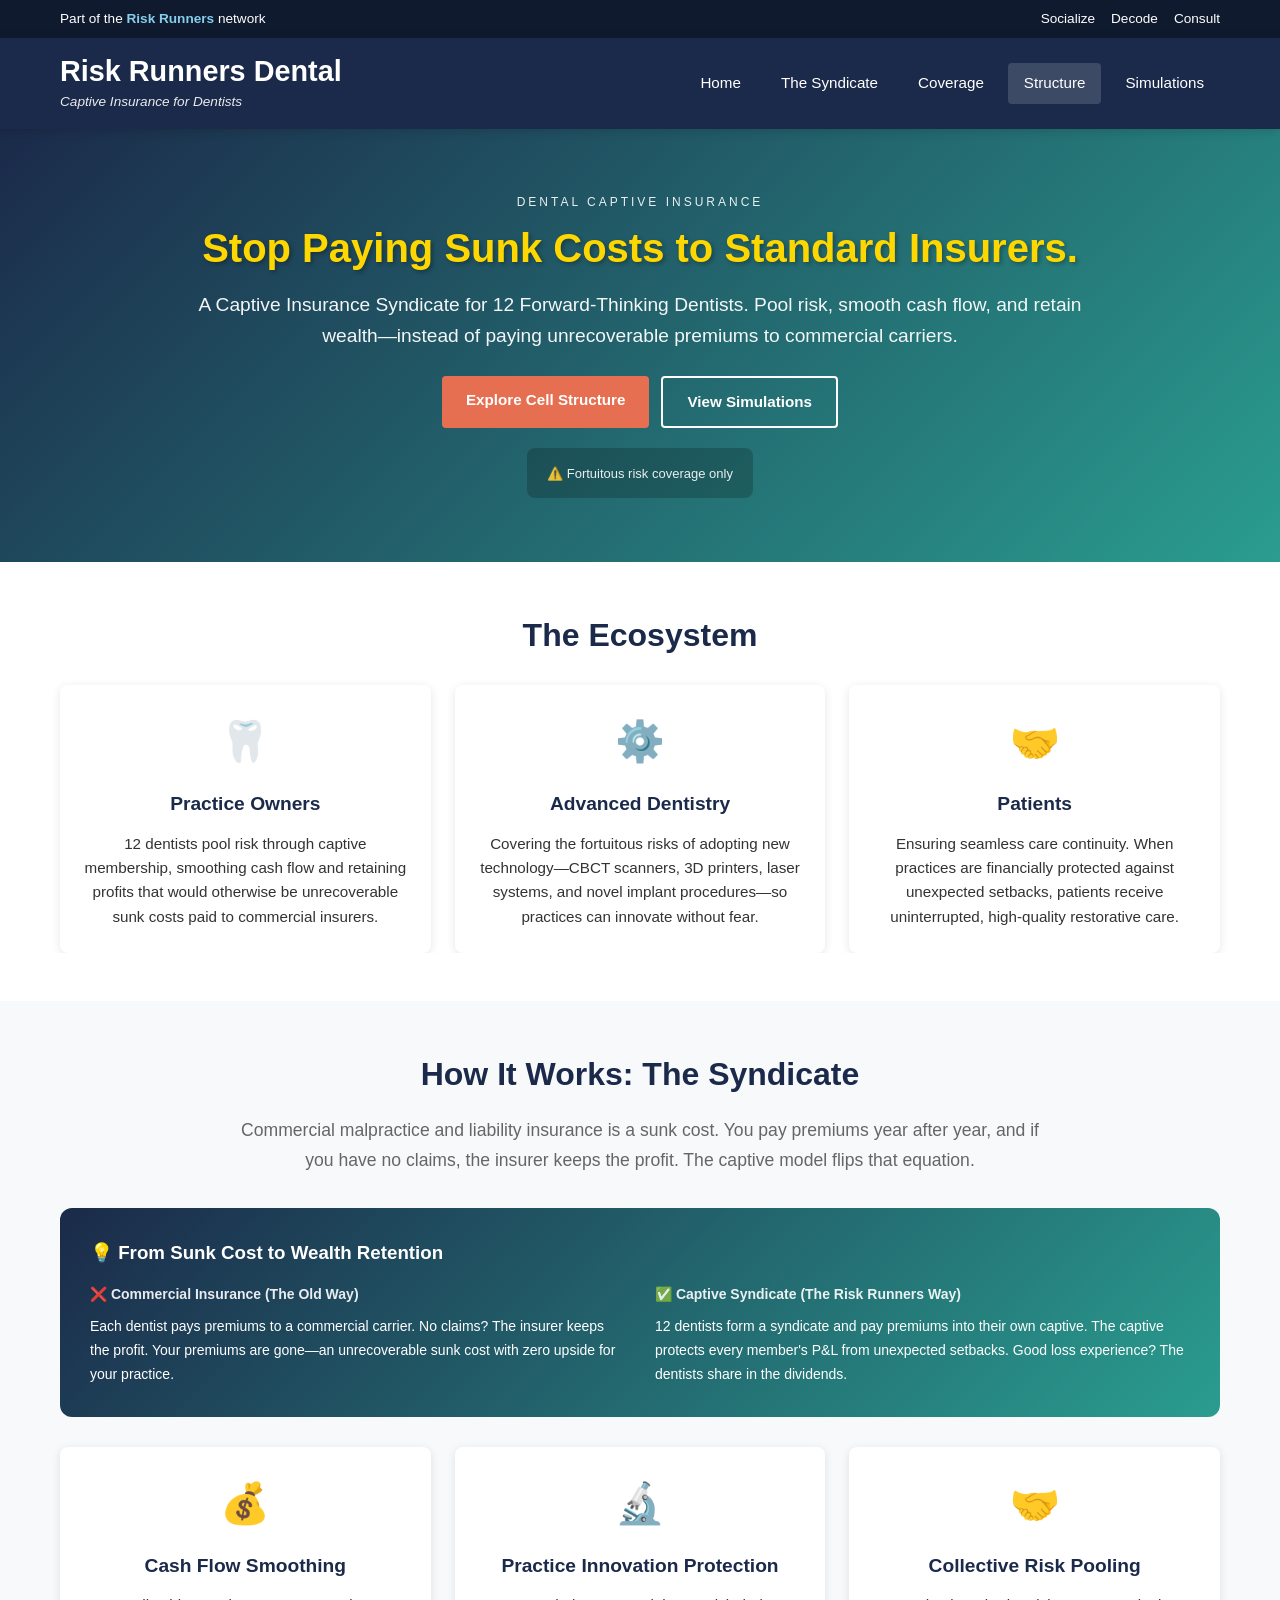
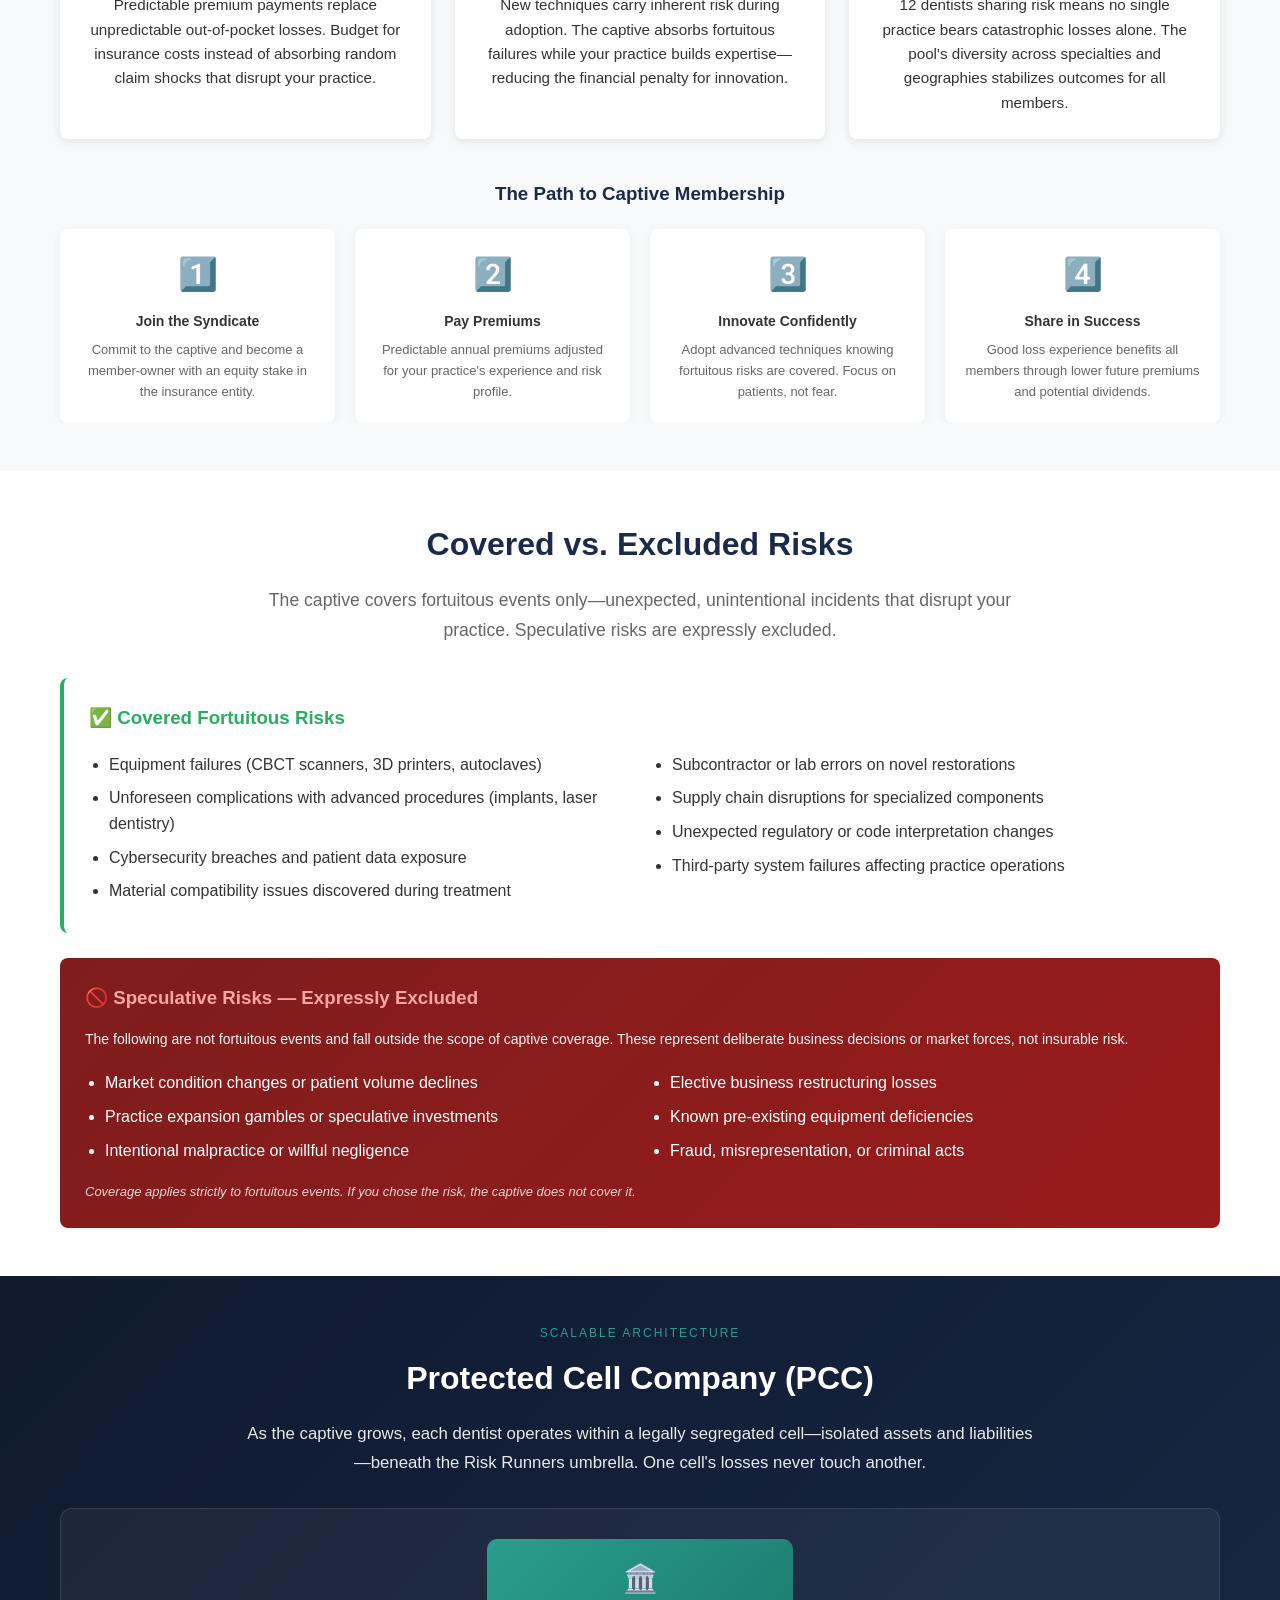
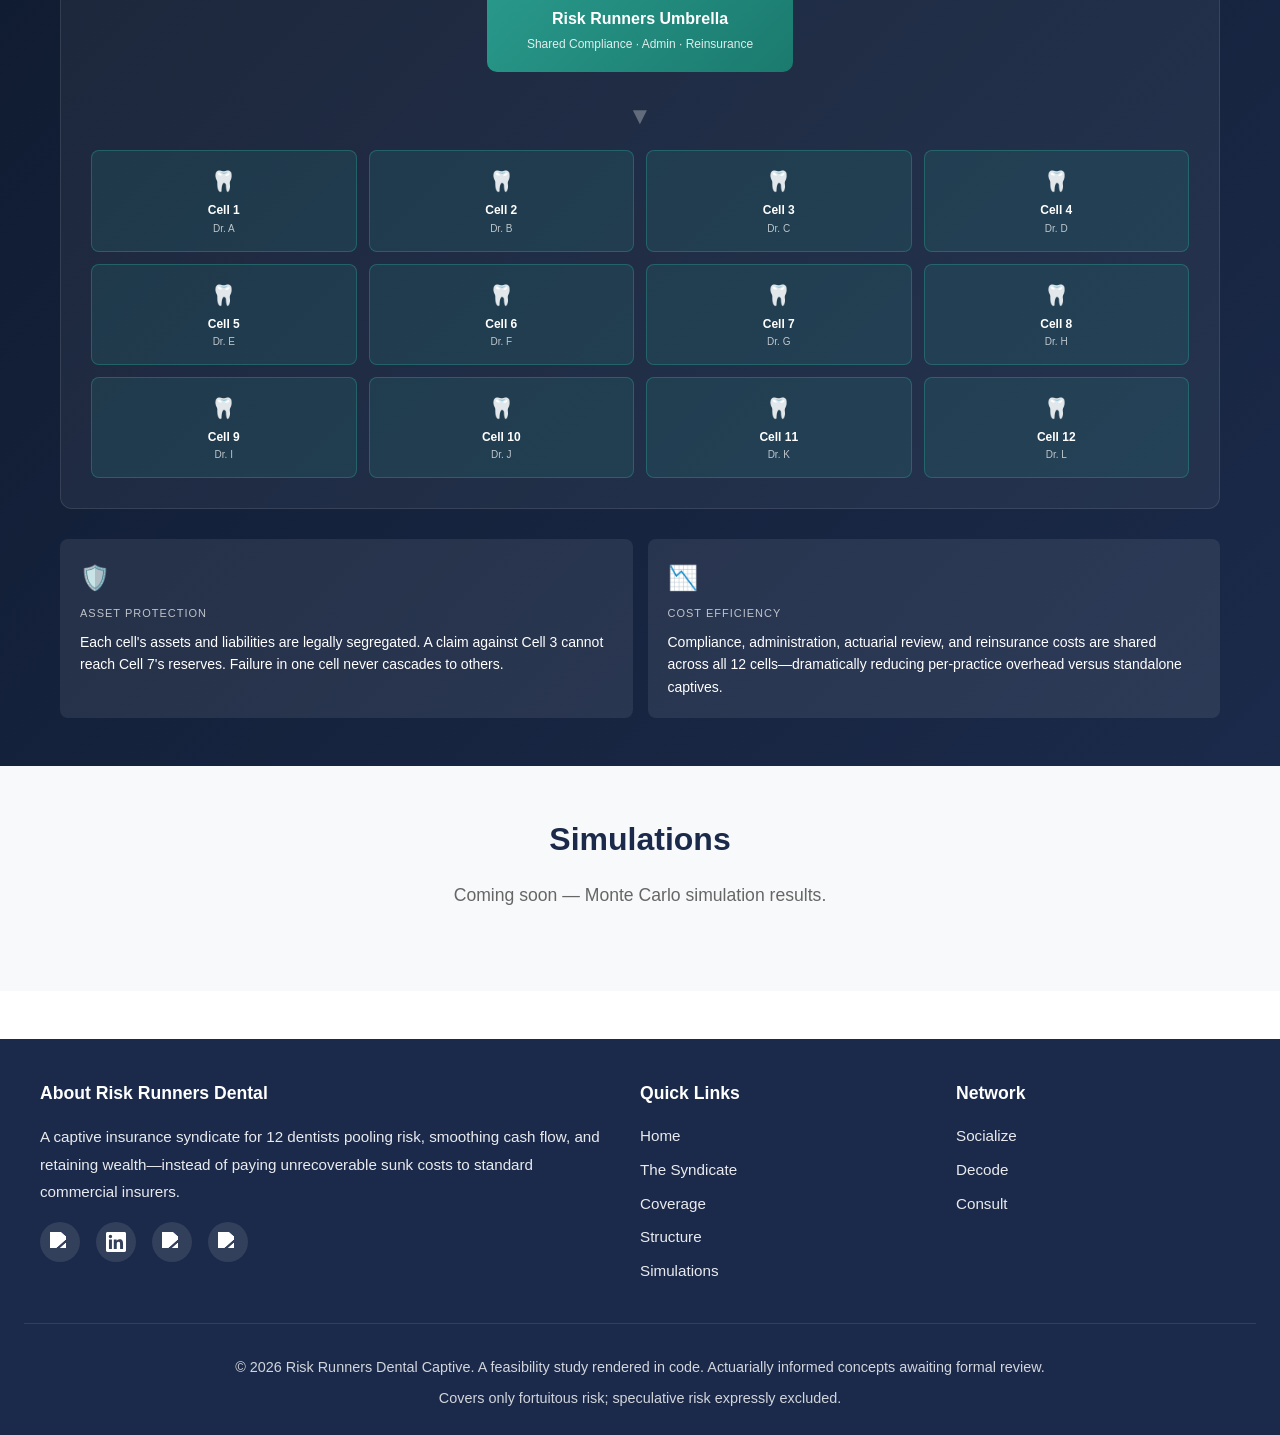
==== commit 9c8c0ac7: "Fix LinkedIn icon: replace broken CDN img with inline SVG" ====
--- a/docs/index.html
+++ b/docs/index.html
@@ -343,7 +343,7 @@
                         <img src="https://cdn.simpleicons.org/instagram/white" alt="Instagram">
                     </a>
                     <a href="https://www.linkedin.com/in/jefferson-richards/" target="_blank" title="LinkedIn">
-                        <img src="https://cdn.simpleicons.org/linkedin/white" alt="LinkedIn">
+                        <svg xmlns="http://www.w3.org/2000/svg" width="20" height="20" viewBox="0 0 24 24" fill="white"><path d="M20.447 20.452h-3.554v-5.569c0-1.328-.027-3.037-1.852-3.037-1.853 0-2.136 1.445-2.136 2.939v5.667H9.351V9h3.414v1.561h.046c.477-.9 1.637-1.85 3.37-1.85 3.601 0 4.267 2.37 4.267 5.455v6.286zM5.337 7.433a2.062 2.062 0 01-2.063-2.065 2.064 2.064 0 112.063 2.065zm1.782 13.019H3.555V9h3.564v11.452zM22.225 0H1.771C.792 0 0 .774 0 1.729v20.542C0 23.227.792 24 1.771 24h20.451C23.2 24 24 23.227 24 22.271V1.729C24 .774 23.2 0 22.222 0h.003z"/></svg>
                     </a>
                     <a href="https://github.com/jeffy893" target="_blank" title="GitHub">
                         <img src="https://cdn.simpleicons.org/github/white" alt="GitHub">
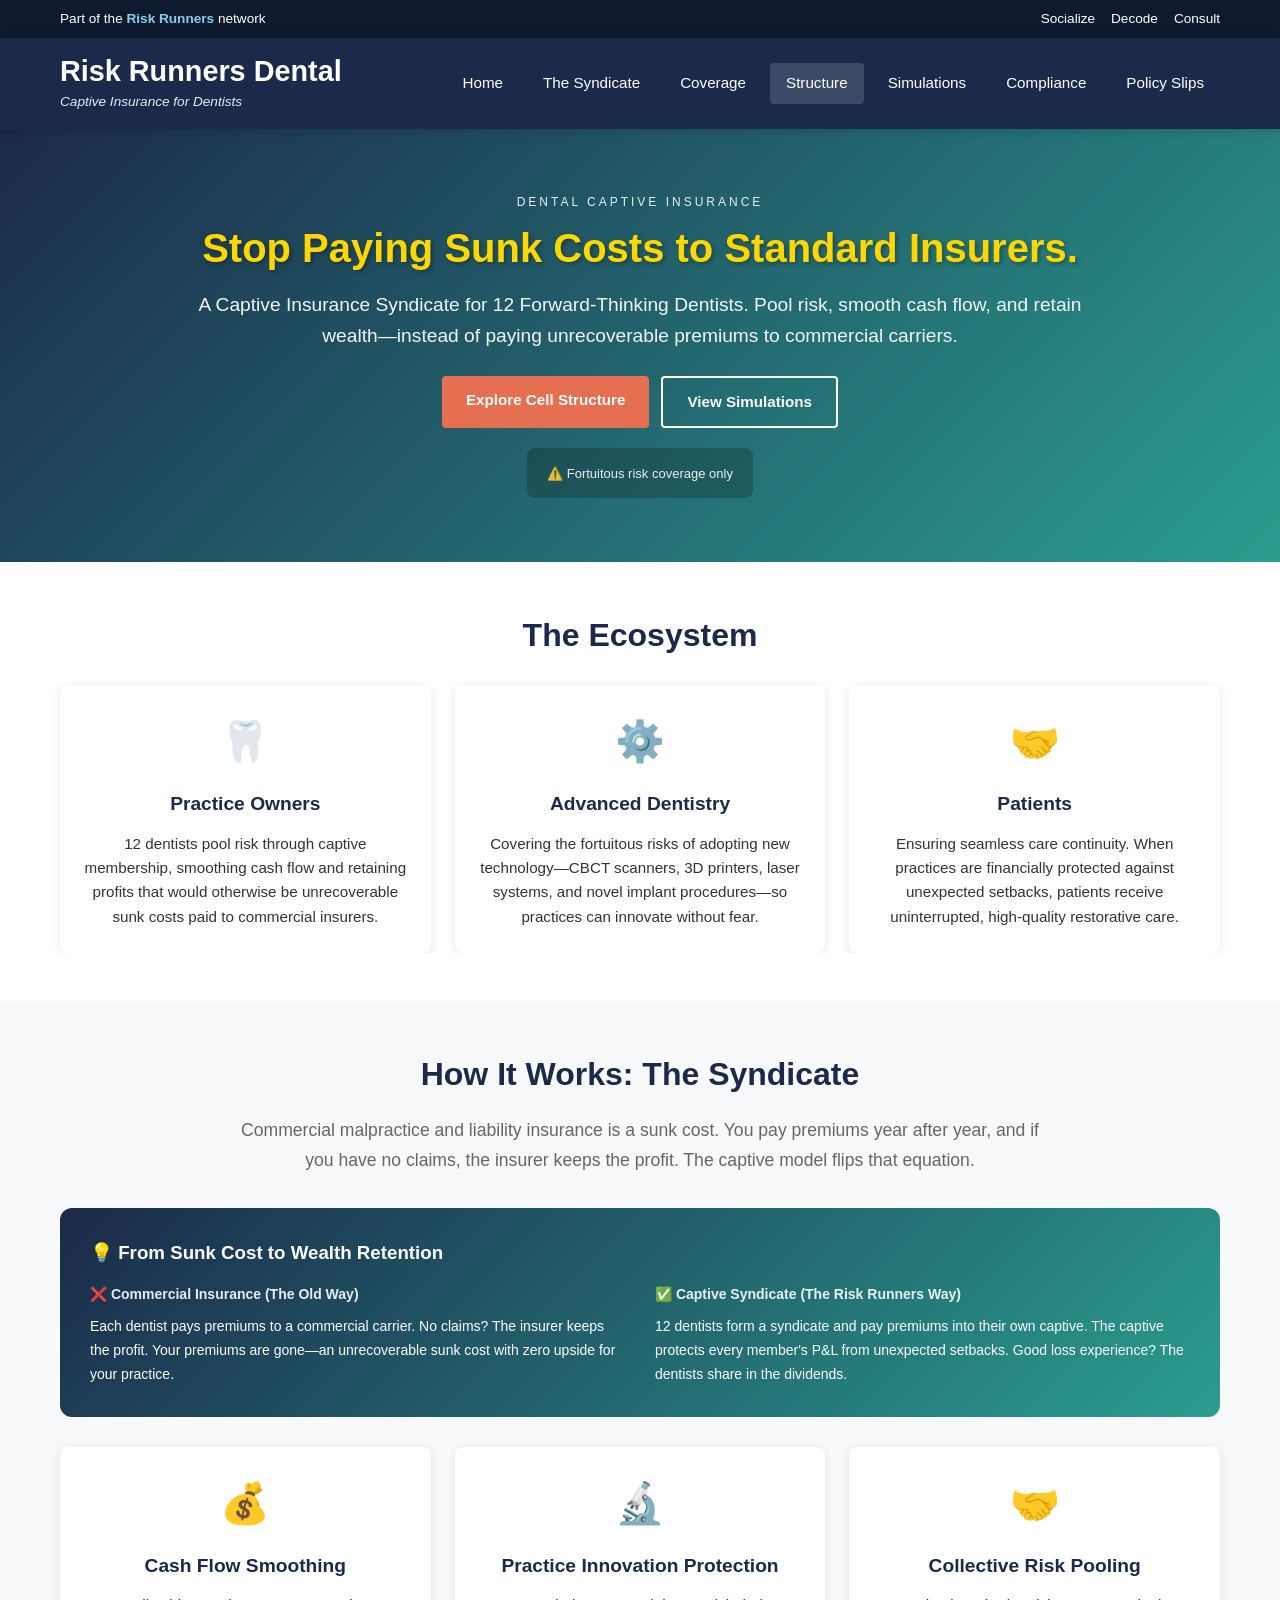
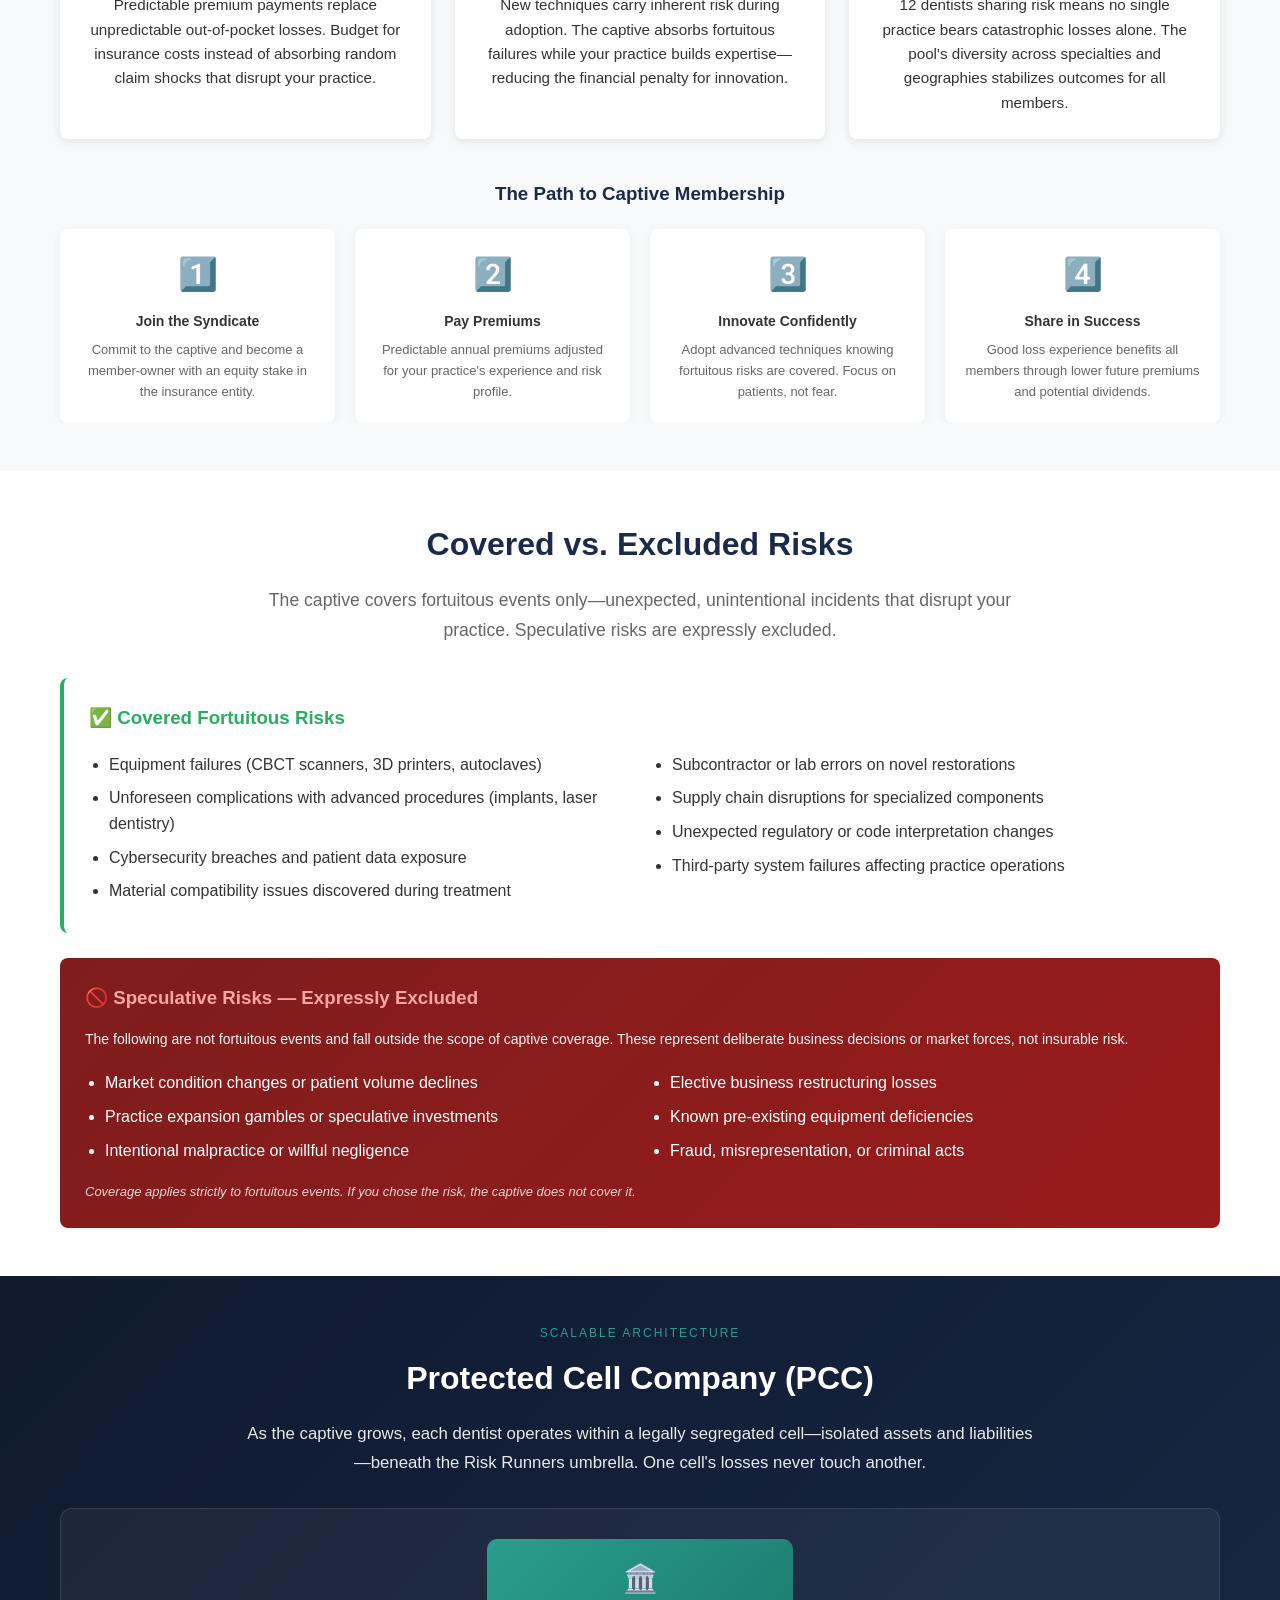
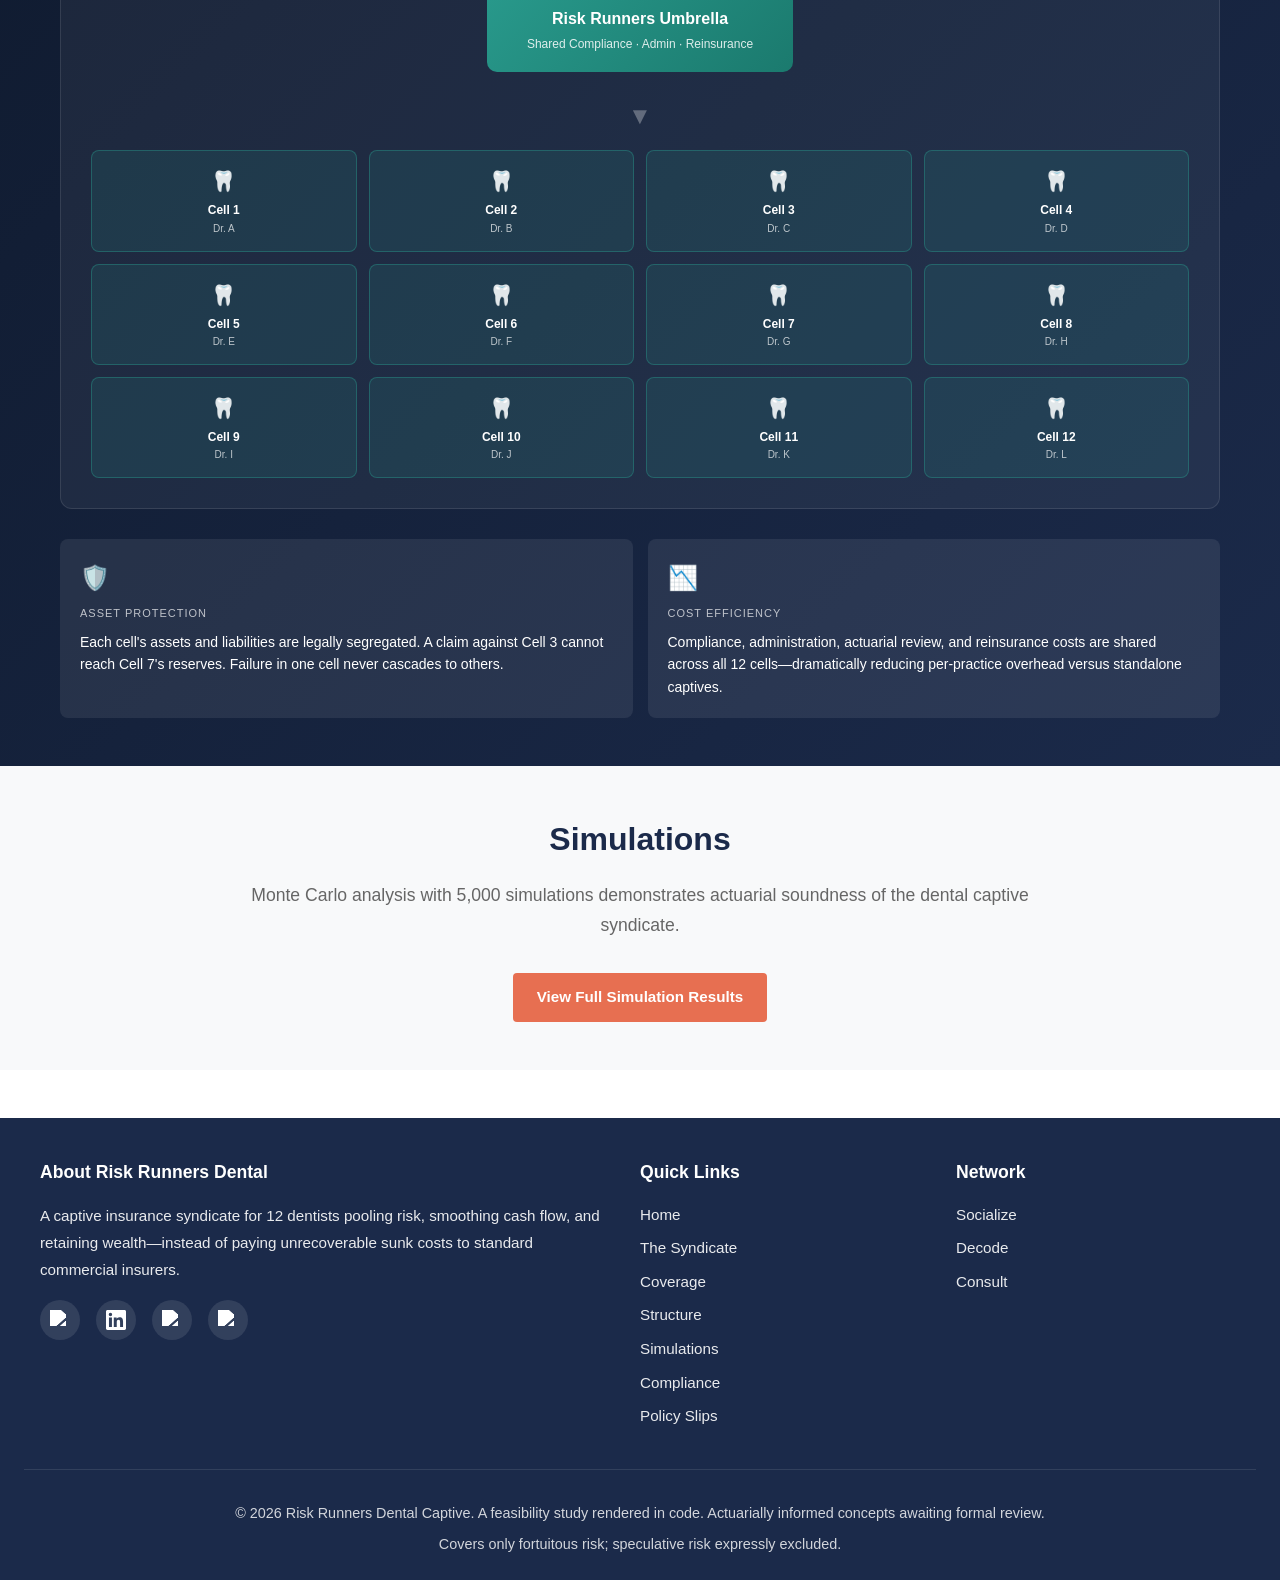
==== commit 96b34c16: "Add Monte Carlo simulation scripts, policy slips, compliance, and simulation pages" ====
--- a/docs/index.html
+++ b/docs/index.html
@@ -62,7 +62,9 @@
                 <li><a href="#syndicate">The Syndicate</a></li>
                 <li><a href="#coverage">Coverage</a></li>
                 <li><a href="#structure">Structure</a></li>
-                <li><a href="#simulations">Simulations</a></li>
+                <li><a href="simulation.html">Simulations</a></li>
+                <li><a href="compliance.html">Compliance</a></li>
+                <li><a href="policy-slips.html">Policy Slips</a></li>
             </ul>
         </nav>
     </header>
@@ -76,7 +78,7 @@
                 <p class="lead">A Captive Insurance Syndicate for 12 Forward-Thinking Dentists. Pool risk, smooth cash flow, and retain wealth—instead of paying unrecoverable premiums to commercial carriers.</p>
                 <div class="cta-buttons">
                     <a href="#structure" class="btn btn-primary">Explore Cell Structure</a>
-                    <a href="#simulations" class="btn btn-secondary">View Simulations</a>
+                    <a href="simulation.html" class="btn btn-secondary">View Simulations</a>
                 </div>
                 <div style="margin-top: 20px; padding: 12px 20px; background: rgba(0,0,0,0.2); border-radius: 8px; display: inline-block;">
                     <span style="font-size: 13px; opacity: 0.9;">⚠️ Fortuitous risk coverage only</span>
@@ -328,7 +330,10 @@
         <section id="simulations" class="overview" style="background: #f8f9fa;">
             <div class="container">
                 <h2>Simulations</h2>
-                <p class="section-intro">Coming soon — Monte Carlo simulation results.</p>
+                <p class="section-intro">Monte Carlo analysis with 5,000 simulations demonstrates actuarial soundness of the dental captive syndicate.</p>
+                <div style="text-align: center; margin-top: 20px;">
+                    <a href="simulation.html" class="btn btn-primary">View Full Simulation Results</a>
+                </div>
             </div>
         </section>
     </main>
@@ -361,7 +366,9 @@
                     <li><a href="#syndicate">The Syndicate</a></li>
                     <li><a href="#coverage">Coverage</a></li>
                     <li><a href="#structure">Structure</a></li>
-                    <li><a href="#simulations">Simulations</a></li>
+                    <li><a href="simulation.html">Simulations</a></li>
+                    <li><a href="compliance.html">Compliance</a></li>
+                    <li><a href="policy-slips.html">Policy Slips</a></li>
                 </ul>
             </div>
 
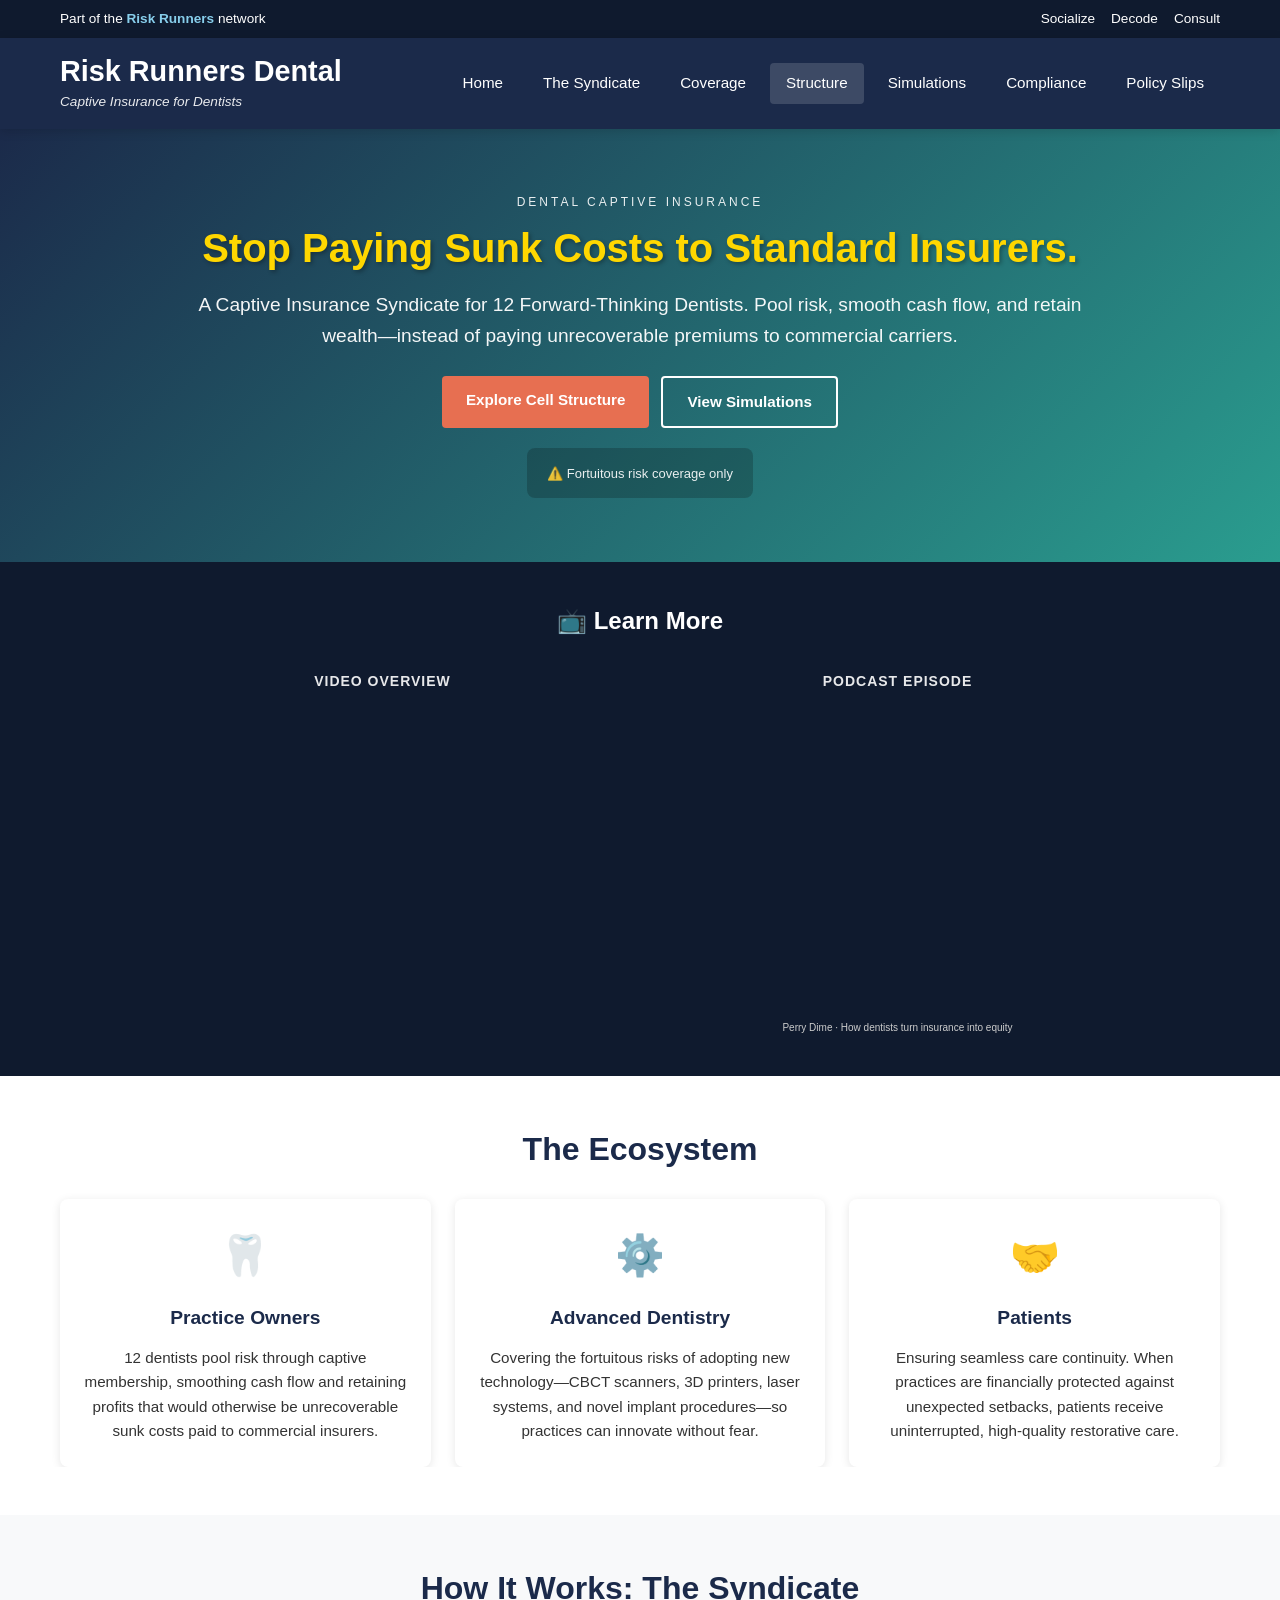
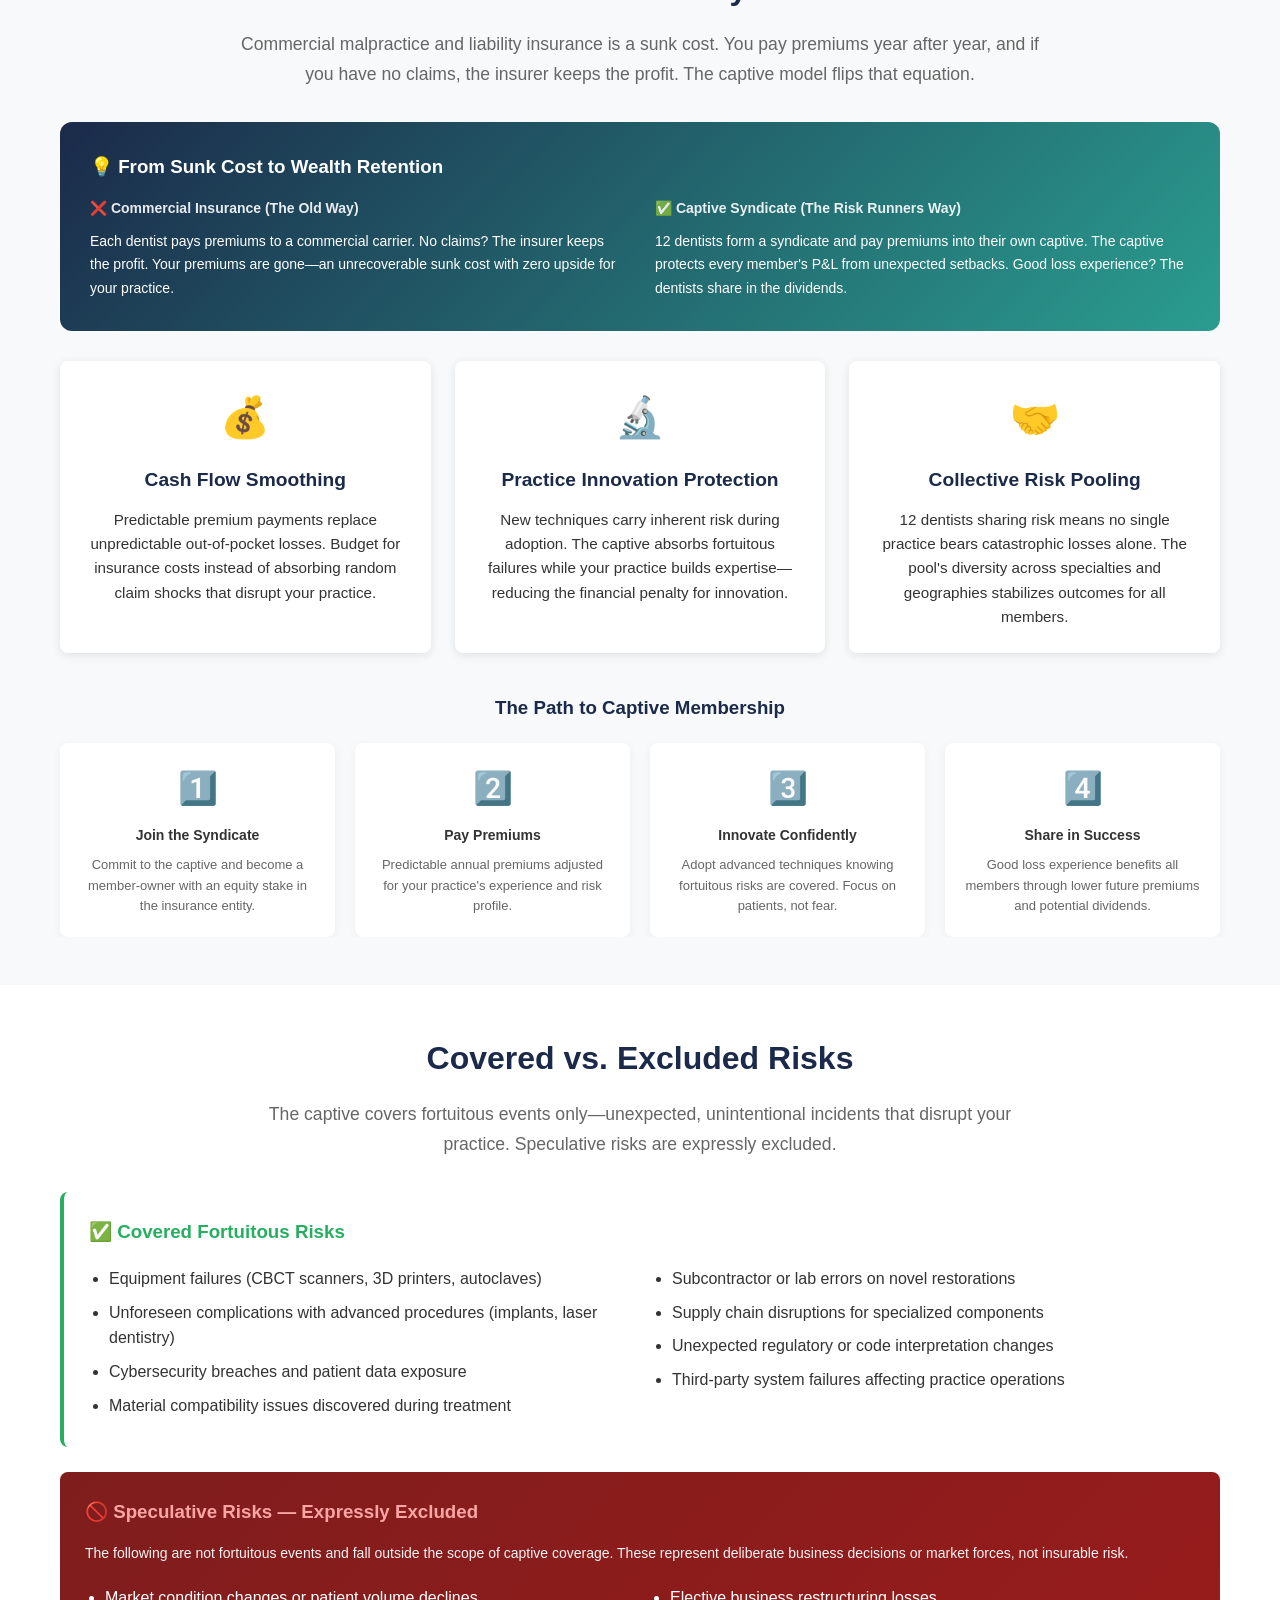
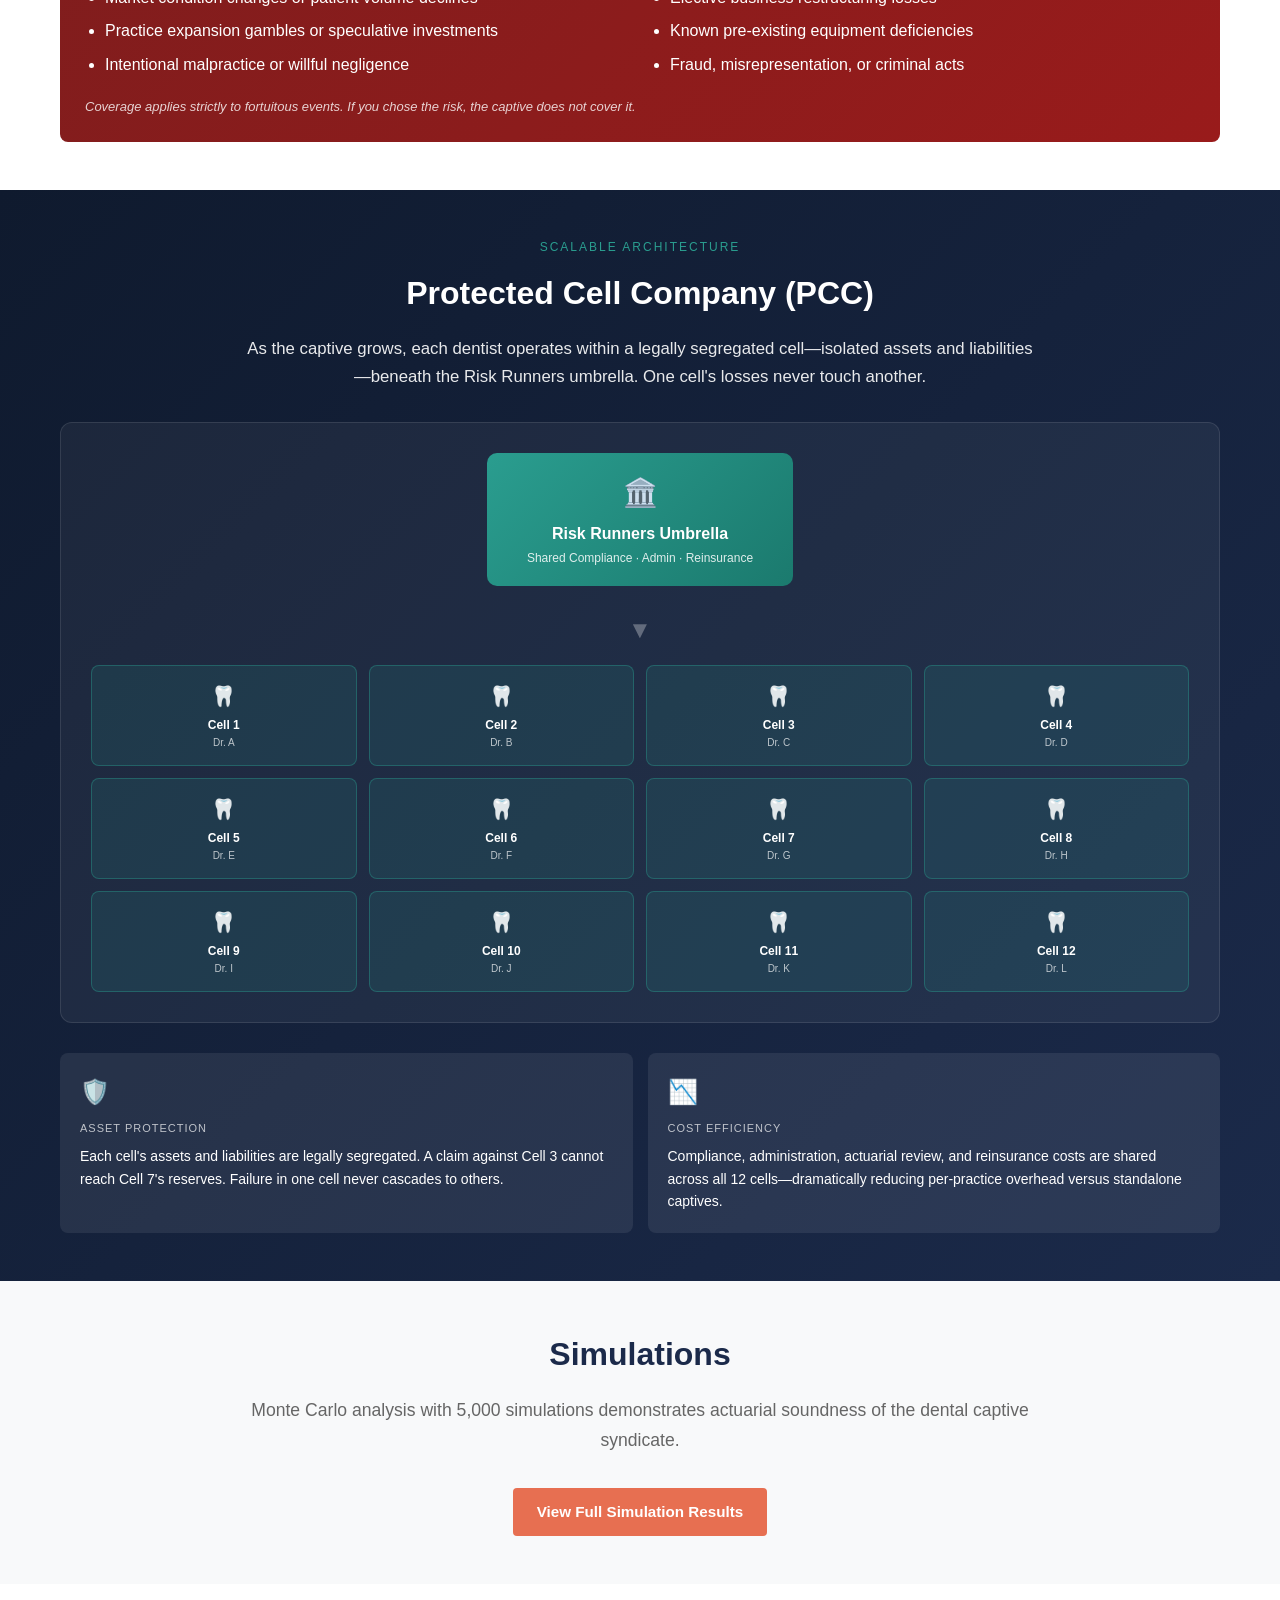
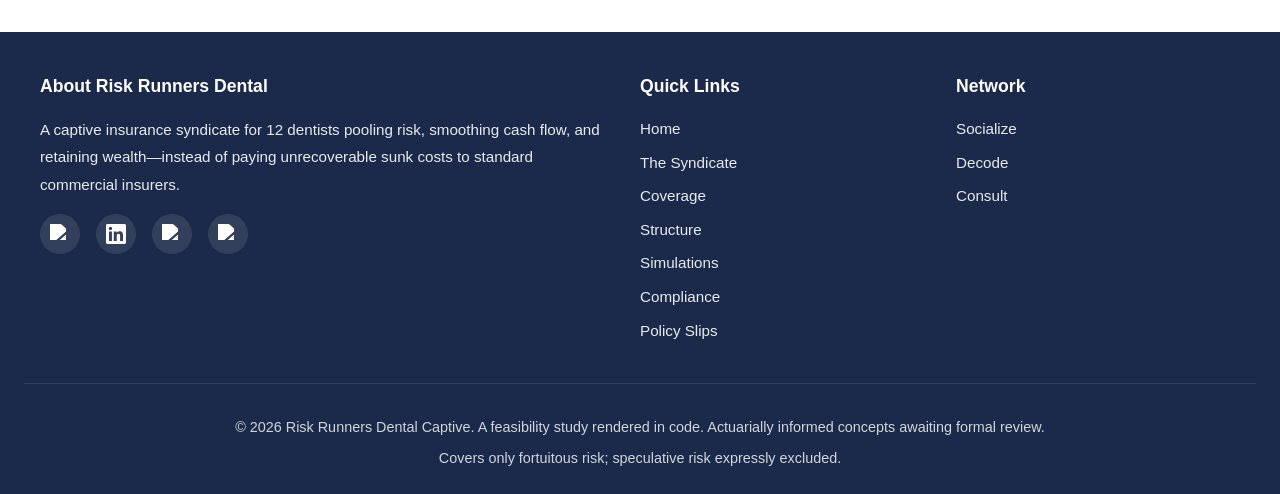
==== commit c9da9722: "Add Learn More section with YouTube video and SoundCloud podcast embed" ====
--- a/docs/index.html
+++ b/docs/index.html
@@ -82,6 +82,41 @@
                 </div>
                 <div style="margin-top: 20px; padding: 12px 20px; background: rgba(0,0,0,0.2); border-radius: 8px; display: inline-block;">
                     <span style="font-size: 13px; opacity: 0.9;">⚠️ Fortuitous risk coverage only</span>
+                </div>
+            </div>
+        </section>
+
+        <!-- Learn More: Video & Podcast -->
+        <section class="overview" style="background: #0F1A2E; padding: 40px 20px;">
+            <div class="container">
+                <div style="max-width: 1000px; margin: 0 auto; text-align: center;">
+                    <h2 style="color: white; font-size: 1.5rem; margin-bottom: 30px;">📺 Learn More</h2>
+                    <div style="display: grid; grid-template-columns: 1fr 1fr; gap: 30px;">
+                        <!-- YouTube Video -->
+                        <div>
+                            <h3 style="color: rgba(255,255,255,0.9); font-size: 14px; text-transform: uppercase; letter-spacing: 1px; margin-bottom: 15px;">Video Overview</h3>
+                            <div style="position: relative; padding-bottom: 56.25%; height: 0; overflow: hidden; border-radius: 8px;">
+                                <iframe 
+                                    style="position: absolute; top: 0; left: 0; width: 100%; height: 100%; border: none;"
+                                    src="https://www.youtube.com/embed/6KioDMdTovw" 
+                                    title="Risk Runners Dental Captive Overview"
+                                    allow="accelerometer; autoplay; clipboard-write; encrypted-media; gyroscope; picture-in-picture; web-share" 
+                                    allowfullscreen>
+                                </iframe>
+                            </div>
+                        </div>
+                        <!-- SoundCloud Podcast -->
+                        <div>
+                            <h3 style="color: rgba(255,255,255,0.9); font-size: 14px; text-transform: uppercase; letter-spacing: 1px; margin-bottom: 15px;">Podcast Episode</h3>
+                            <div style="border-radius: 8px; overflow: hidden;">
+                                <iframe width="100%" height="300" scrolling="no" frameborder="no" allow="autoplay" src="https://w.soundcloud.com/player/?url=https%3A//api.soundcloud.com/tracks/soundcloud%253Atracks%253A2302138367&color=%23ff5500&auto_play=false&hide_related=false&show_comments=true&show_user=true&show_reposts=false&show_teaser=true&visual=true"></iframe>
+                                <div style="font-size: 10px; color: #cccccc; line-break: anywhere; word-break: normal; overflow: hidden; white-space: nowrap; text-overflow: ellipsis; font-family: Interstate,Lucida Grande,Lucida Sans Unicode,Lucida Sans,Garuda,Verdana,Tahoma,sans-serif; font-weight: 100; margin-top: 5px;">
+                                    <a href="https://soundcloud.com/perrydime" title="Perry Dime" target="_blank" style="color: #cccccc; text-decoration: none;">Perry Dime</a> · 
+                                    <a href="https://soundcloud.com/perrydime/how-dentists-turn-insurance" title="How dentists turn insurance into equity" target="_blank" style="color: #cccccc; text-decoration: none;">How dentists turn insurance into equity</a>
+                                </div>
+                            </div>
+                        </div>
+                    </div>
                 </div>
             </div>
         </section>
--- a/docs/assets/style.css
+++ b/docs/assets/style.css
@@ -262,6 +262,18 @@
 .btn-secondary:hover {
     background-color: var(--white);
     color: var(--primary-color);
+}
+
+/* Secondary button on light backgrounds */
+.btn-outline {
+    background-color: transparent;
+    color: var(--primary-color);
+    border: 2px solid var(--primary-color);
+}
+
+.btn-outline:hover {
+    background-color: var(--primary-color);
+    color: var(--white);
 }
 
 /* ==================== SECTIONS ==================== */
